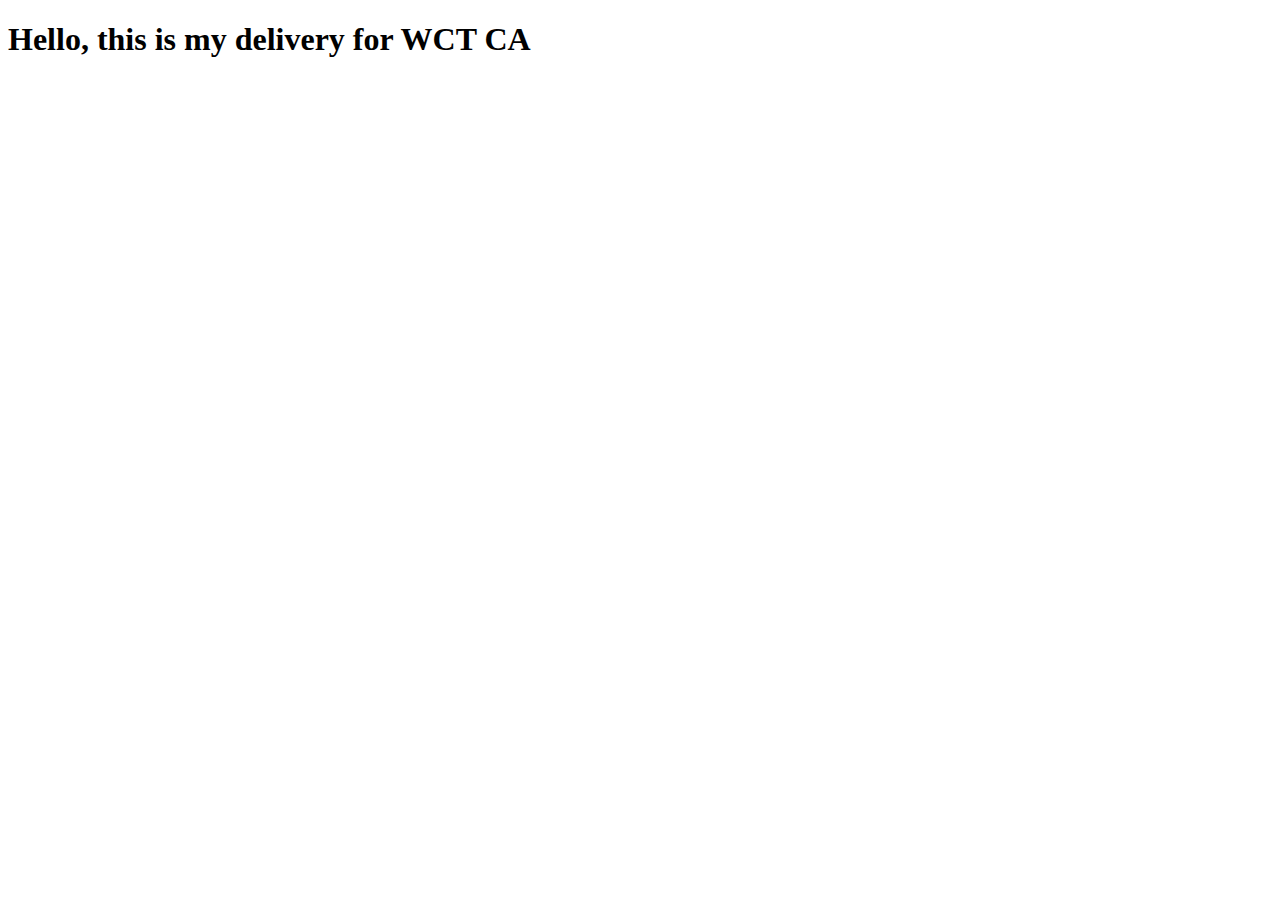
==== index.html @ fe47e91a "deleted .github file" ====
<!DOCTYPE html>
<html lang="en">

<head>
    <meta charset="UTF-8">
    <meta http-equiv="X-UA-Compatible" content="IE=edge">
    <meta name="viewport" content="width=device-width, initial-scale=1.0">
    <title>WCT Assignment - August Wahlberg </title>
</head>

<body>
    <h1>Hello, this is my delivery for WCT CA</h1>
</body>

</html>
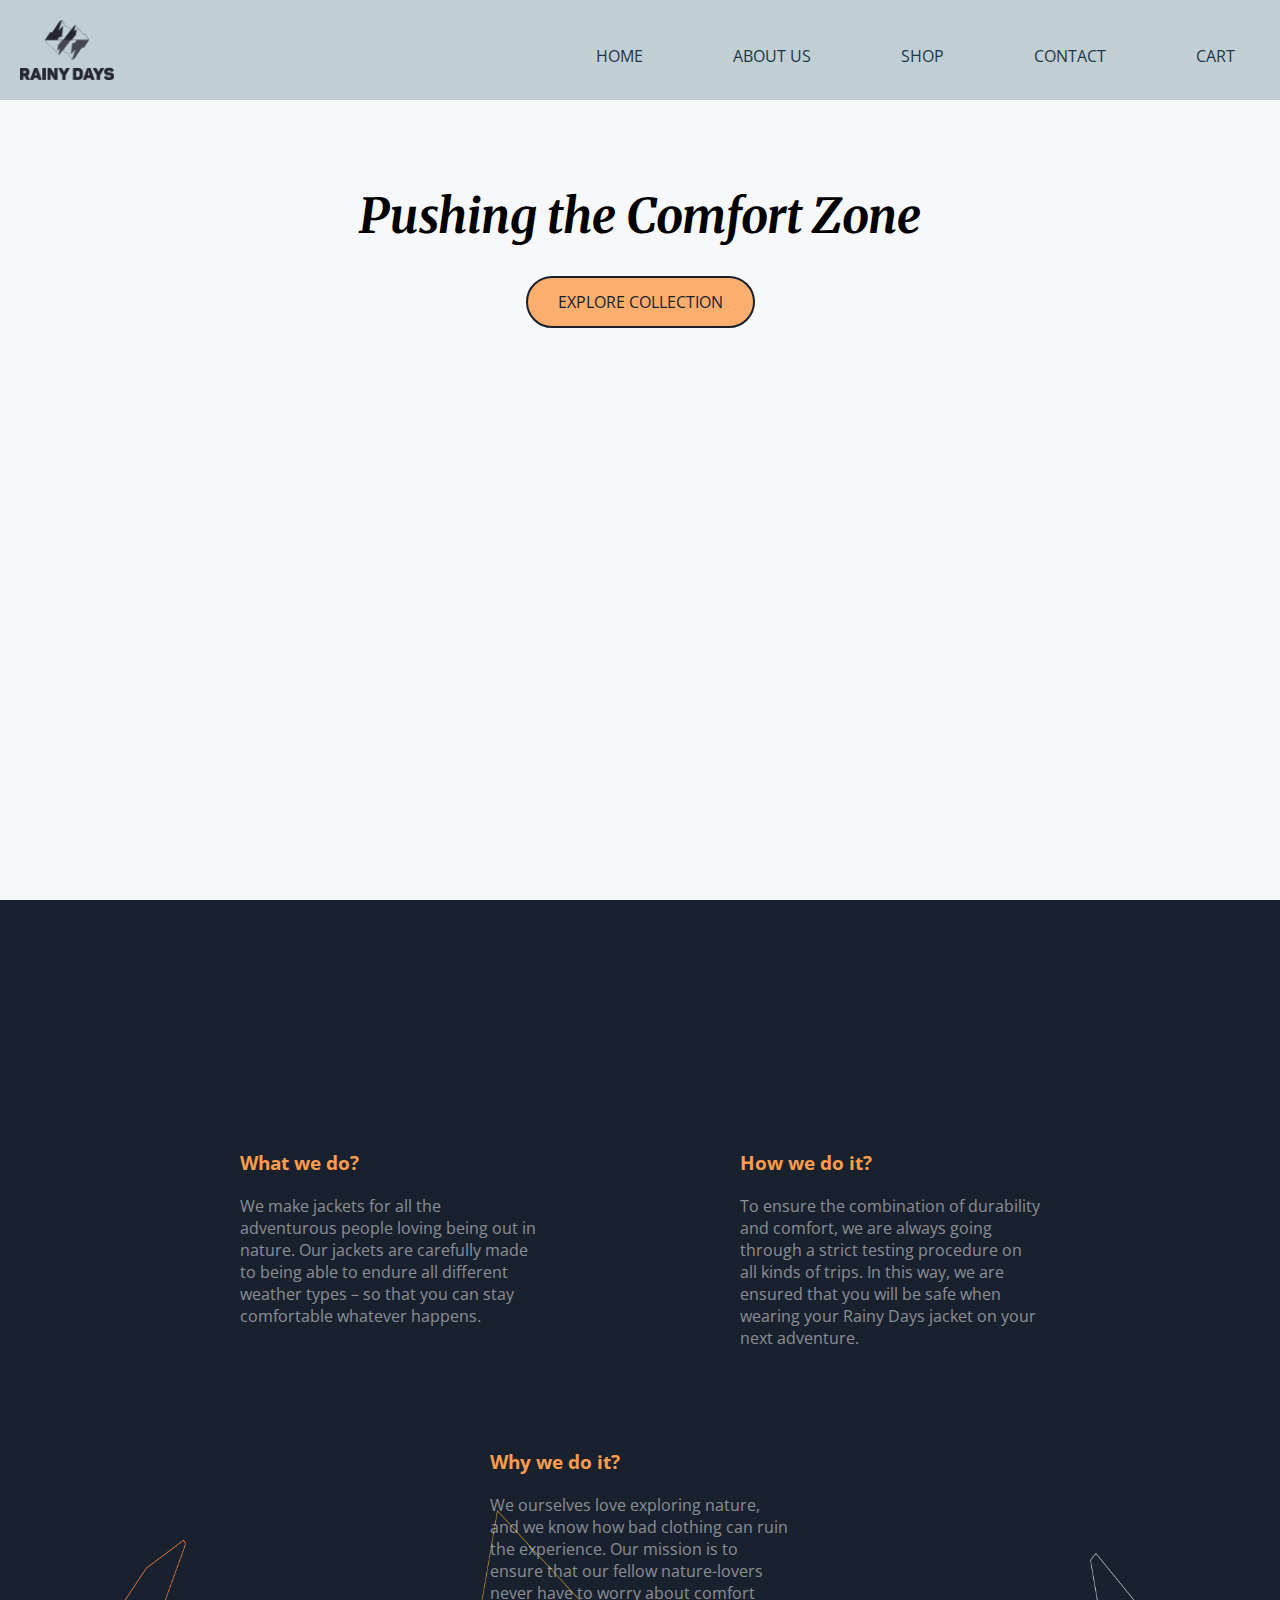
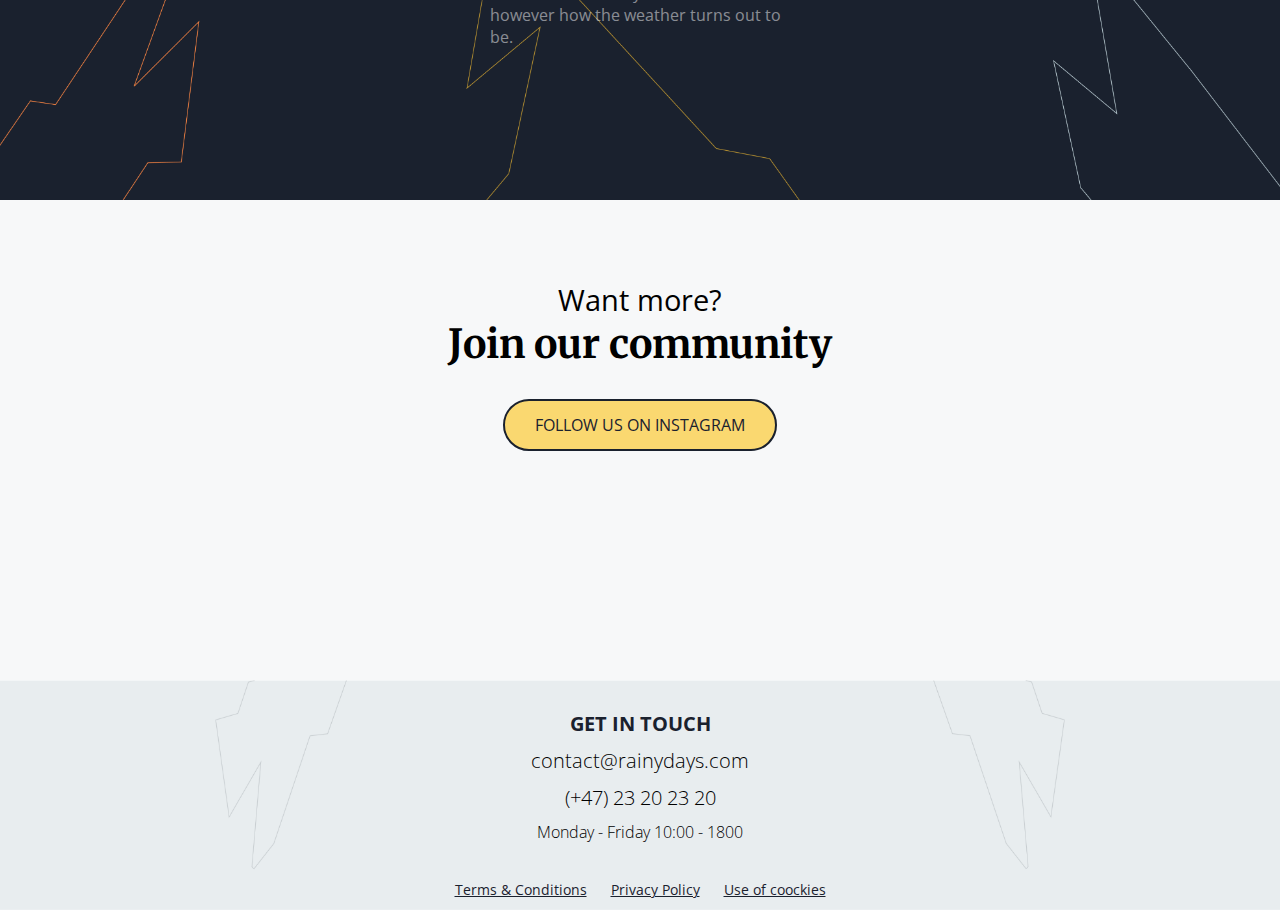
==== commit 738c60d7: "Add files via upload" ====
--- a/index.html
+++ b/index.html
@@ -1,15 +1,103 @@
-<!DOCTYPE html>
-<html lang="en">
-
-<head>
-    <meta charset="UTF-8">
-    <meta http-equiv="X-UA-Compatible" content="IE=edge">
-    <meta name="viewport" content="width=device-width, initial-scale=1.0">
-    <title>WCT Assignment - August Wahlberg </title>
-</head>
-
-<body>
-    <h1>Hello, this is my delivery for WCT CA</h1>
-</body>
-
+<!DOCTYPE html>
+<html lang="en">
+<head>
+    <meta charset="UTF-8">
+    <meta http-equiv="X-UA-Compatible" content="IE=edge">
+    <meta name="viewport" content="width=device-width, initial-scale=1.0">
+    <title>Rainy Days</title>
+    <link rel="stylesheet" href="style.css">
+    <link rel="stylesheet" href="style-meny.css">
+    <link href="https://fonts.googleapis.com/css2?family=Open+Sans&display=swap" rel="stylesheet">
+    <link href="https://fonts.googleapis.com/css2?family=Merriweather&display=swap" rel="stylesheet">
+</head>
+
+<body>
+    <header>
+        <!-- The beginning of the menu -->
+        <div class="header"> <img src="./images/logo-rainy-days-navy.png" alt="">
+            <!-- input checkbox is the button that shows and hides the menu in mobile view-->
+            <input type="checkbox" class="menu-btn" id="menu-btn">
+            <!-- the clickable menu botton -->
+            <label for="menu-btn" class="menu-icon">
+                <!-- The visible text -->
+                <span class="menu-text"></span>
+                <!-- The visible hamburger menu -->
+                <span class="nav-icon"></span>
+            </label>
+            <ul class="menu">
+                <li><a href="#Home">Home</a></li>
+                <li><a href="#About-us">About us</a></li>
+                <li><a href="shop.html">Shop</a></li>
+                <li><a href="#Contact">Contact</a></li>
+                <li><a href="cart.html">Cart</a></li>
+        </div>
+        </ul>
+    </header>
+    <!-- The end of the menu -->
+    <main>
+        <section id="Home" class="main1">
+            <h1>Pushing the Comfort Zone</h1>
+            <div class="wrap">
+                <div class="item">
+                    <a href="shop.html"> <button class="btn1">Explore Collection </button> </a>
+                </div>
+            </div>
+        </section>
+
+        <section>
+            <div id="About-us" class="main2">
+                <div class="wrap2">
+                    <div class="box">
+                        <h3>What we do?</h3>
+                        <p> We make jackets for all the adventurous people loving being out in nature.
+                            Our jackets are carefully made to being able to endure all different weather types
+                            – so that you can stay comfortable whatever happens.
+                        </p>
+                    </div>
+
+                    <div class="box">
+                        <h3>How we do it?</h3>
+                        <p> To ensure the combination of durability and comfort, we are always going through a strict
+                            testing procedure on all kinds of trips. In this way, we are ensured that you will be safe when wearing your Rainy Days jacket on
+                            your next adventure.
+                        </p>
+                    </div>
+                    <div class="box">
+                        <h3>Why we do it?</h3>
+                        <p> We ourselves love exploring nature, and we know how bad clothing can ruin the experience.
+                            Our mission is to ensure that our fellow nature-lovers never have to worry about comfort
+                            however how the weather turns out to be.
+                        </p>
+                    </div>
+                </div>
+            </div>
+        </section>
+      
+        <section>
+            <div class="main3">
+                <div class="item">
+                    <p>Want more?</p>
+                    <h2>Join our community</h2>
+                    <button class="btn2">Follow us on Instagram</button>
+                </div>
+            </div>
+        </section>
+    </main>
+
+        <footer>
+          <div class="wrapfooter">
+            <div id="Contact" class="footer">
+                <h3>Get in Touch</h3>
+                <h4>contact@rainydays.com</h4>
+                <h4>(+47) 23 20 23 20</h4>
+                <h5>Monday - Friday 10:00 - 1800</h5>
+                <div class="footerbottom">
+                    <a href="http://">Terms & Conditions</a>
+                    <a href="http://">Privacy Policy</a>
+                    <a href="http://">Use of coockies</a>
+                </div>
+            </div>
+          </div>
+        </footer>
+</body>
 </html>--- a/style.css
+++ b/style.css
@@ -0,0 +1,1222 @@
+* {
+  margin: 0;
+  scroll-behavior: smooth;
+  padding: 0;
+  box-sizing: border-box;
+  font-family: "Open Sans", sans-serif;
+}
+
+body {
+  display: flex;
+  flex-direction: column;
+  height: 100vh;
+}
+main {
+  flex-grow: 1;
+  background-color: #f7f8f9;
+}
+
+header {
+  height: auto;
+}
+
+h1 {
+  text-align: center;
+  padding-top: 2em;
+  font-family: "Merriweather", serif;
+  font-style: italic;
+  font-weight: bolder;
+  font-size: 3em;
+  position: relative;
+}
+
+.main1,
+.main2,
+.main3 {
+  background-repeat: no-repeat;
+}
+
+.main1,
+.main2 {
+  min-height: 100vh;
+}
+
+.main1,
+.main3 {
+  text-align: center;
+  background-size: cover;
+  background-position: center;
+}
+
+.main1 {
+  position: relative;
+  padding-top: 10vh;
+  top: 0px;
+  right: 0px;
+  bottom: 0px;
+  left: 0px;
+  background-image: url("./images/background-photo-adventurous-man.jpg");
+  text-align: center;
+  background-size: cover;
+  background-position: center;
+}
+
+.main2 {
+  background-image: url("./images/aboutus_decoration.png");
+  background-color: #1a212e;
+  /* gjør siden mobilvennlig*/
+  background-size: 100% auto;
+  background-position: bottom;
+}
+
+.wrap2 {
+  padding-top: 200px;
+  display: flex;
+  justify-content: center;
+  flex-wrap: wrap;
+}
+
+.main2 h3 {
+  color: #fa9c4b;
+  padding-bottom: 20px;
+}
+
+.main3 {
+  position: relative;
+  top: 0px;
+  right: 0px;
+  bottom: 0px;
+  left: 0px;
+  background-image: url("./images/landscape-photo.jpg");
+  background-position: top;
+  text-align: center;
+  background-size: cover;
+  min-height: 30rem;
+}
+
+.main3 p {
+  position: relative;
+  font-size: 1.8em;
+}
+.main3 h2 {
+  position: relative;
+  font-family: "Merriweather", serif;
+  font-weight: bold;
+  font-size: 2.5em;
+}
+
+.wrap {
+  display: flex;
+  justify-content: center;
+  align-items: center;
+}
+
+.btn1,
+.btn2 {
+  display: block;
+  border: solid 2px #1a212e;
+  font-size: 16px;
+  line-height: 1;
+  padding: 16px 30px;
+  border-radius: 30px;
+  color: #1a212e;
+  text-transform: uppercase;
+  cursor: pointer;
+  transition: all 0.3s linear;
+  position: relative;
+}
+
+.btn1 {
+  background-color: rgba(250, 156, 75, 0.8);
+  margin-top: 50px;
+}
+
+.btn1:hover,
+.btn1:focus {
+  background-color: rgba(250, 156, 75, 1);
+}
+
+.btn2 {
+  background-color: rgba(250, 208, 77, 0.8);
+  margin-top: 30px;
+}
+
+.btn2:hover,
+.btn2:focus {
+  background-color: rgba(250, 208, 77, 1);
+}
+
+.box {
+  align-items: center;
+  width: 400px;
+  float: left;
+  padding: 50px 50px 50px 50px;
+  color: rgba(250, 250, 250, 0.5);
+  max-height: 320px;
+  margin-left: 50px;
+  margin-right: 50px;
+}
+
+.main3 p {
+  padding-top: 80px;
+}
+
+.item {
+  justify-content: center;
+  text-align: center;
+}
+.item a {
+  text-decoration: none;
+}
+
+.btn2 {
+  display: inline-flex;
+}
+
+/* Make homepage responsive*/
+
+@media (max-width: 1000px) and (min-width: 1px) {
+  .wrap2 {
+    padding-bottom: 200px;
+    padding-top: 100px;
+  }
+}
+
+@media (max-width: 800px) and (min-width: 600px) {
+  h1 {
+    font-size: 2.5em;
+  }
+
+  .main3 p {
+    font-size: 1.6em;
+  }
+
+  .main3 h2 {
+    font-size: 2.2em;
+  }
+
+  .btn1,
+  .btn2 {
+    font-size: 14px;
+    padding: 14px 26px;
+  }
+}
+
+@media (max-width: 600px) and (min-width: 400px) {
+  h1 {
+    font-size: 2em;
+    padding-left: 40px;
+    padding-right: 40px;
+    line-height: 1.5;
+  }
+
+  .main3 p {
+    font-size: 1.3em;
+  }
+
+  .main3 h2 {
+    font-size: 1.8em;
+  }
+
+  .btn1,
+  .btn2 {
+    font-size: 14px;
+    padding: 12px 22px;
+  }
+}
+
+@media (max-width: 400px) and (min-width: 100px) {
+  footer {
+    height: 220px;
+  }
+
+  .main3 p {
+    font-size: 1.1em;
+  }
+
+  .main3 h2 {
+    font-size: 1.5em;
+  }
+
+  .footer h3 {
+    font-size: 18px;
+  }
+
+  #Contact h4 {
+    font-size: 15px;
+  }
+
+  #Contact h5 {
+    font-size: 13px;
+  }
+
+  .box p {
+    font-size: 14px;
+  }
+
+  .box h3 {
+    font-size: 15px;
+  }
+
+  .box {
+    padding: 50px 20px 50px 20px;
+  }
+
+  .btn1,
+  .btn2 {
+    font-size: 14px;
+    padding: 12px 22px;
+  }
+
+  h1 {
+    font-size: 1.7em;
+  }
+}
+
+/* Styling SHOP*/
+
+.background {
+  background-color: #f7f8f9;
+  margin-bottom: 7rem;
+}
+
+.background2 {
+  background-color: #f7f8f9;
+  margin-bottom: 7rem;
+}
+
+.jacket-1 {
+  padding-top: 200px;
+}
+
+.jacket-1,
+.jacket-2,
+.jacket-3 {
+  display: flex;
+  justify-content: center;
+  flex-wrap: wrap;
+}
+
+.jacket-info {
+  justify-content: center;
+  margin: 40px;
+}
+
+.jacket-image {
+  width: auto;
+  height: 394px;
+  text-align: center;
+  margin: 40px;
+}
+
+.jacket-1 img,
+.jacket-2 img,
+.jacket-3 img {
+  width: 500px;
+}
+
+/* Size-dropdown*/
+
+#Sizes {
+  display: block;
+  background-color: white;
+  width: 150px;
+  padding: 5px;
+  border-radius: 2px;
+  color: #1a212e;
+}
+
+.jacket-info ul {
+  padding-top: 5px;
+  padding-bottom: 10px;
+  line-height: 2;
+}
+
+.jacket-info h3 {
+  font-family: "Merriweather", serif;
+  font-weight: bolder;
+  font-size: 22px;
+}
+
+/* Add-to-cart button */
+
+.btnbuy {
+  border: solid 2px #1a212e;
+  background-color: rgba(26, 33, 46, 0.8);
+  font-size: 16px;
+  padding: 10px 20px;
+  border-radius: 30px;
+  color: #c1ced3;
+  text-transform: uppercase;
+  cursor: pointer;
+  transition: all 0.3s linear;
+  position: relative;
+  margin-top: 20px;
+}
+
+.btnbuy:hover {
+  background-color: rgba(26, 33, 46, 1);
+}
+
+.btnbuy:active {
+  background-color: orange;
+  transition: all 0.01s linear;
+}
+
+/* Buttons jackets */
+
+.btnblue,
+.btnyellow,
+.btnorange,
+.btnnavy,
+.btngreen {
+  height: 20px;
+  width: 20px;
+  border-radius: 100%;
+  border: none;
+  margin: 5px;
+}
+
+.btnblue {
+  background-color: rgba(57, 74, 113, 0.6);
+  border: solid 1px rgba(57, 74, 113, 0);
+}
+
+.btnyellow {
+  background-color: rgba(238, 223, 0, 0.6);
+  border: solid 1px rgba(238, 223, 0, 0);
+}
+
+.btnorange {
+  background-color: rgba(161, 66, 24, 0.6);
+  border: solid 1px rgba(161, 66, 24, 0);
+}
+
+.btnnavy {
+  background-color: rgba(10, 32, 66, 0.6);
+  border: solid 1px rgba(10, 32, 66, 0);
+}
+
+.btngreen {
+  background-color: #d9e0cd;
+  border: solid 1px #1a212e;
+}
+
+.btnyellow:hover,
+.btnyellow:focus {
+  background-color: rgba(238, 223, 0, 1);
+  border: solid 1px #000;
+}
+
+.btnblue:hover,
+.btnblue:focus {
+  background-color: rgba(57, 74, 113, 1);
+  border: solid 1px #000;
+}
+
+.btnorange:hover,
+.btnorange:focus {
+  background-color: rgba(161, 66, 24, 0.8);
+  border: solid 1px #1a212e;
+}
+
+.btnnavy:hover,
+.btnnavy:focus {
+  background-color: rgba(10, 32, 66, 1);
+  border: solid 1px #000;
+}
+
+.btns {
+  padding: 5px;
+}
+
+/* Extra information underneath Add-to-cart button */
+
+.extrainfo {
+  padding-top: 20px;
+}
+
+.extrainfo a {
+  display: block;
+  padding: 6px;
+  color: #707070;
+  font-size: 12px;
+  font-weight: 100;
+}
+
+.myDIV {
+  display: block;
+  padding: 6px;
+  color: #707070;
+  font-size: 12px;
+  font-weight: 100;
+  cursor: pointer;
+}
+
+.hide {
+  display: none;
+  max-width: 200px;
+}
+
+.myDIV:hover + .hide {
+  display: block;
+  padding: 6px;
+  color: #1a212e;
+  font-size: 12px;
+  font-weight: 100;
+}
+
+.myDIV:hover {
+  color: #1a212e;
+  font-weight: 700;
+  padding: 2px;
+}
+
+/* Size-chart Popup */
+
+.center {
+  margin-top: 10px;
+}
+
+.center a {
+  padding: 5px 5px;
+  color: #111;
+  font-size: 11px;
+  font-weight: 600;
+  border-radius: 5px;
+  font-weight: 500;
+  text-transform: uppercase;
+}
+
+#popup,
+#popup2,
+#popup3 {
+  top: 0px;
+  left: 0px;
+  width: 100vw;
+  height: 100vh;
+  background: rgba(0, 0, 0, 0.75);
+  display: none;
+  z-index: 3;
+  overflow-x: auto;
+  position: fixed;
+}
+
+#popup .popup-content,
+#popup2 .popup-content,
+#popup3 .popup-content {
+  position: absolute;
+  top: 50%;
+  left: 50%;
+  transform: translate(-50%, -50%);
+  width: 600px;
+  padding: 10px 20px;
+  background: #eee;
+  border-radius: 5px 5px 0 0;
+}
+
+#popup a.close-popup,
+#popup2 a.close-popup,
+#popup3 a.close-popup {
+  position: absolute;
+  top: 10px;
+  right: 20px;
+  font-size: 20px;
+  font-weight: 600;
+  text-decoration: none;
+  color: #1a212e;
+}
+
+#popup:target,
+#popup2:target,
+#popup3:target {
+  display: block;
+}
+
+.content-table {
+  margin: 25px 0;
+  font-size: 0.9em;
+  min-width: 400px;
+  border-radius: 5px 5px 0 0;
+  overflow: hidden;
+  box-shadow: 0 0 20px rgba(0, 0, 0, 0.15);
+}
+
+.content-table thead tr {
+  background-color: #1a212e;
+  color: #ffffff;
+  text-align: left;
+  font-weight: bold;
+}
+
+.content-table th,
+.content-table td {
+  padding: 12px 15px;
+}
+
+.content-table tbody tr {
+  border-bottom: 1px solid #dddddd;
+}
+
+.content-table tbody tr:nth-of-type(even) {
+  background-color: #f3f3f3;
+}
+
+.content-table tbody tr:last-of-type {
+  border-bottom: 2px solid #1a212e;
+}
+
+.tablefooter {
+  font-size: 14px;
+  justify-content: center;
+  text-align: center;
+  padding-top: 10px;
+}
+
+/* Making the Shop site responsive */
+
+@media (max-width: 880px) {
+  .hide {
+    max-width: 140px;
+  }
+
+  .jacket-info {
+    margin: 60px;
+  }
+
+  .jacket-image {
+    margin: 60px;
+  }
+}
+
+@media (max-width: 600px) and (min-width: 530px) {
+  .jacket-image {
+    height: 370px;
+    margin: 0px;
+  }
+
+  .jacket-1 img,
+  .jacket-2 img,
+  .jacket-3 img {
+    width: 430px;
+  }
+
+  .jacket-info + li {
+    line-height: 1.8;
+    font-size: 15px;
+  }
+
+  .jacket-info h3 {
+    font-size: 20px;
+  }
+
+  .center a {
+    font-size: 10px;
+  }
+}
+
+@media (max-width: 550px) and (min-width: 350px) {
+  .jacket-image {
+    height: 300px;
+    margin: 0px;
+  }
+
+  .jacket-1 img,
+  .jacket-2 img,
+  .jacket-3 img {
+    width: 330px;
+  }
+
+  .jacket-info + ul {
+    line-height: 1.8;
+    font-size: 14px;
+  }
+
+  .jacket-info h3 {
+    font-size: 18px;
+  }
+
+  .center a {
+    font-size: 10px;
+  }
+
+  .myDIV:hover + .hide {
+    font-size: 10px;
+  }
+
+  .myDIV {
+    font-size: 10px;
+  }
+}
+
+@media (max-width: 350px) and (min-width: 1px) {
+  .jacket-image {
+    height: auto;
+    margin: 0px;
+  }
+
+  .jacket-1 img,
+  .jacket-2 img,
+  .jacket-3 img {
+    width: 90vw;
+  }
+
+  .jacket-info + ul {
+    line-height: 1.8;
+    font-size: 14px;
+  }
+
+  .jacket-info h3 {
+    font-size: 18px;
+  }
+
+  .center a {
+    font-size: 10px;
+  }
+
+  .myDIV:hover + .hide {
+    font-size: 10px;
+  }
+  .myDIV {
+    font-size: 10px;
+  }
+}
+
+@media (max-width: 750px) and (min-width: 150px) {
+  #popup .popup-content,
+  #popup2 .popup-content,
+  #popup3 .popup-content {
+    width: 80%;
+  }
+
+  .popup-content {
+    width: 80%;
+    overflow-x: auto;
+  }
+
+  #popup a.close-popup,
+  #popup2 a.close-popup,
+  #popup3 a.close-popup {
+    top: 2px;
+    right: 8px;
+  }
+
+  .tablefooter {
+    padding-left: 10px;
+    padding-right: 10px;
+  }
+}
+
+/* Styling footer */
+
+.wrapfooter {
+  position: relative;
+  width: 100%;
+  text-align: center;
+  padding-bottom: 10px;
+}
+
+footer {
+  background-image: url("./images/footer-background.png");
+  background-size: 100% auto;
+  background-position: top;
+  background-repeat: no-repeat;
+  background-size: cover;
+  height: 240px;
+  position: relative;
+  bottom: 0;
+  width: 100%;
+  clear: both;
+}
+
+.footer h3,
+h4,
+h5 {
+  padding: 5px;
+  font-family: "Open Sans", sans-serif;
+}
+
+.footer h3 {
+  font-size: 20px;
+  text-transform: uppercase;
+  color: #1a212e;
+  padding-top: 30px;
+}
+
+.footer h4 {
+  font-size: 20px;
+  font-weight: lighter;
+}
+
+.footer h5 {
+  font-size: 16px;
+  font-weight: lighter;
+}
+
+.footerbottom {
+  padding-top: 30px;
+}
+
+.footerbottom a {
+  color: #1a212e;
+  padding-left: 10px;
+  padding-right: 10px;
+  font-size: 14px;
+}
+
+/* Styling CART */
+
+input[type="text"] {
+  width: 300px;
+  padding: 12px;
+  border: none;
+  background-color: #00000000;
+  border-bottom: 1px solid #ccc;
+  border-radius: 0px;
+  box-sizing: border-box;
+}
+
+label {
+  display: block;
+  justify-content: center;
+}
+
+.wrap-cart {
+  justify-content: center;
+  display: flex;
+  justify-content: center;
+  flex-wrap: wrap;
+}
+
+.wrap-cart h3 {
+  padding-bottom: 30px;
+}
+
+.shipping-address,
+.payment-information {
+  width: 30%;
+  display: inline;
+  width: auto;
+  margin: 30px;
+  border: 1px solid #ccc;
+  padding: 20px;
+  border-radius: 10px;
+}
+
+.payment-information a {
+  text-decoration: none;
+}
+
+.container-cart-typein {
+  display: -ms-flexbox;
+  display: flex;
+  -ms-flex-wrap: wrap;
+  flex-wrap: wrap;
+  margin: 0 16px;
+  justify-content: center;
+  padding-top: 30px;
+  padding-bottom: 100px;
+}
+
+.country {
+  width: 100px;
+}
+
+.btnpay {
+  display: block;
+  border: solid 2px #1a212e;
+  background-color: rgba(26, 33, 46, 0.8);
+  font-size: 16px;
+  padding: 10px 20px;
+  border-radius: 30px;
+  color: #c1ced3;
+  text-transform: uppercase;
+  cursor: pointer;
+  transition: all 0.3s linear;
+  position: relative;
+  margin-top: 20px;
+  width: 300px;
+  height: 50px;
+}
+
+.btnpay:hover {
+  background-color: rgba(26, 33, 46, 1);
+}
+
+.btnpay:active {
+  background-color: orange;
+  transition: all 0.01s linear;
+}
+
+.icon-container {
+  padding-bottom: 20px;
+}
+
+/* Styling CART-Summary left */
+
+.container-cart-summary {
+  display: -ms-flexbox;
+  display: flex;
+  -ms-flex-wrap: wrap;
+  flex-wrap: wrap;
+  margin: 0 16px;
+  justify-content: center;
+  text-align: center;
+}
+
+.container-cart-summary img {
+  max-width: 300px;
+}
+
+.line {
+  display: flex;
+  justify-content: space-between;
+}
+
+.line p {
+  padding: 5px;
+}
+
+.line h5 {
+  padding: 5px;
+  font-size: 16px;
+}
+
+.additional-information {
+  text-align: left;
+  font-size: 12px;
+  margin-top: 15px;
+}
+.striped-border {
+  border: 1px solid #000;
+  margin-top: 3px;
+}
+
+.product-summary {
+  margin-top: 30px;
+  padding: 20px;
+}
+
+.price-summary {
+  text-align: left;
+  margin: 30px;
+  padding: 20px;
+  padding-top: 50px;
+}
+
+.price-summary img {
+  background-color: rgba(193, 206, 211, 0.45);
+  border-radius: 10px;
+  margin-top: 10px;
+}
+
+.edit {
+  display: flex;
+  justify-content: space-between;
+  padding: 10px;
+  margin-top: 10px;
+}
+
+.edit #Sizes {
+  display: block;
+  background-color: white;
+  width: 80px;
+  border-radius: 2px;
+  color: #1a212e;
+}
+.edit #color-select {
+  display: block;
+  background-color: white;
+  width: 80px;
+  border-radius: 2px;
+  color: #1a212e;
+}
+
+.btn-edit-wrap {
+  border-radius: 2px;
+  display: flex;
+  justify-content: center;
+  border: solid 1px #767676;
+  width: 80px;
+  background-color: white;
+  margin-left: 10px;
+}
+
+.btnedit-minus,
+.btnedit-plus {
+  display: inline-block;
+  font-size: 16px;
+  cursor: pointer;
+  border: none;
+  background-color: white;
+  font-size: 19px;
+  justify-content: center;
+  text-align: center;
+  width: 100%;
+}
+
+.btnedit-qnt {
+  display: inline-block;
+  font-size: 12px;
+  border: none;
+  padding: 5px;
+  width: 100%;
+  background-color: white;
+  border: solid 1px #767676;
+  margin: -1px 0px -1px 0px;
+}
+
+.back-to-shop {
+  position: top;
+  margin-top: 150px;
+  margin-left: 40px;
+}
+
+.back-to-shop a {
+  color: #1a212e;
+  padding-left: 5px;
+}
+
+.removebtn {
+  text-align: right;
+  cursor: pointer;
+}
+
+.product-summary h2 {
+  font-family: "Merriweather", serif;
+  font-weight: bolder;
+  font-size: 20px;
+  padding-bottom: 10px;
+}
+
+/* Styling Checkout Success site */
+
+.purchase-summary {
+  max-width: 350px;
+}
+.order-confirmation {
+  max-width: 400px;
+  padding: 0px;
+  color: #c1ced3;
+}
+
+.checkout-success-summary {
+  display: -ms-flexbox;
+  display: flex;
+  -ms-flex-wrap: wrap;
+  flex-wrap: wrap;
+  margin: 0 16px;
+  justify-content: center;
+  text-align: center;
+  padding-top: 200px;
+}
+
+.purchase-summary .price-summary {
+  border: solid 1px #c1ced3;
+  border-radius: 5px;
+  color: #c1ced3;
+}
+
+.price-summary img {
+  width: 200px;
+  padding: 20px;
+}
+.delivery-adress {
+  margin: 30px;
+}
+
+.price-summary .striped-border {
+  border: 1px solid #c1ced3;
+}
+
+.order-confirmation img {
+  width: 350px;
+}
+
+.order-confirmation h2 {
+  font-size: 21px;
+  padding-bottom: 10px;
+  font-weight: bold;
+}
+
+.item .btn1 {
+  width: 100%;
+  display: block;
+  border: solid 2px #1a212e;
+  font-size: 16px;
+  line-height: 1;
+  padding: 16px 30px;
+  border-radius: 30px;
+  color: #1a212e;
+  text-transform: uppercase;
+  cursor: pointer;
+  transition: all 0.3s linear;
+  position: relative;
+  background-color: rgba(250, 156, 75, 0.8);
+  margin-top: 30px;
+}
+
+.item .btn1:hover,
+.item .btn1:focus {
+  background-color: rgba(250, 156, 75, 1);
+}
+
+.image-checkout-succsess img {
+  width: 750px;
+}
+.image-checkout-succsess {
+  background-image: url("/images/mountains-view-from-sea.jpg");
+  background-size: cover;
+  width: 700px;
+  display: table;
+  margin: 0 auto;
+  justify-content: center;
+  height: 600px;
+  position: relative;
+  display: flex;
+  justify-content: center;
+  margin-bottom: 100px;
+}
+
+.comp-info {
+  padding: 20px;
+  width: 260px;
+  height: auto;
+  background-color: rgba(26, 33, 46, 0.8);
+  border-radius: 10px;
+  position: absolute;
+  top: 50%;
+  transform: translate(0, -50%);
+  color: #c1ced3;
+}
+
+.comp-info ul {
+  padding-left: 20px;
+  padding-bottom: 20px;
+  text-align: left;
+}
+
+.comp-info h2 {
+  padding-left: 20px;
+  padding-bottom: 8px;
+  text-align: left;
+  color: #fad04d;
+  font-weight: bold;
+}
+
+.comp-info .btn2 {
+  display: block;
+  border: solid 2px #1a212e;
+  font-size: 14px;
+  line-height: 1;
+  padding: 10px 15px;
+  margin: auto;
+}
+
+.background-cart-site {
+  background-color: #1a212e;
+}
+
+.comp {
+  display: -ms-flexbox;
+  display: flex;
+  -ms-flex-wrap: wrap;
+  flex-wrap: wrap;
+  justify-content: center;
+  text-align: center;
+}
+
+.comp span {
+  font-weight: bolder;
+  color: #fad04d;
+}
+
+/* Responsive CART */
+
+@media (max-width: 400px) and (min-width: 100px) {
+  input[type="text"] {
+    width: 200px;
+    padding: 6px;
+    border: none;
+    background-color: #00000000;
+    border-bottom: 1px solid #ccc;
+    border-radius: 0px;
+    box-sizing: border-box;
+  }
+
+  .btnpay {
+    display: block;
+    border: solid 2px #1a212e;
+    background-color: rgba(26, 33, 46, 0.8);
+    font-size: 16px;
+    border-radius: 30px;
+    color: #c1ced3;
+    text-transform: uppercase;
+    cursor: pointer;
+    transition: all 0.3s linear;
+    position: relative;
+    margin-top: 20px;
+    width: 200px;
+    height: 50px;
+  }
+
+  .product-summary img {
+    width: 200px;
+  }
+
+  .edit #Sizes,
+  .edit #color-select {
+    width: 60px;
+    font-size: 10px;
+    margin: 5px;
+  }
+  .edit #color-select {
+    margin-left: 10px;
+  }
+
+  .btn-edit-wrap {
+    font-size: 0px;
+    height: auto;
+    height: 28px;
+    margin-top: 5px;
+  }
+
+  /* Responsive footer */
+
+  .footerbottom a {
+    display: block;
+    padding: 4px;
+    font-size: 12px;
+  }
+
+  .wrapfooter {
+    background-color: #e8edef;
+    z-index: 1;
+  }
+
+  /* Responsive Checkout-Success */
+
+  .image-checkout-succsess {
+    margin: 0 auto;
+  }
+  .footer h3 {
+    font-size: 17px;
+  }
+
+  .item .btn1 {
+    padding: 12px;
+    font-size: 14px;
+  }
+}
+
+@media (max-width: 700px) {
+  .image-checkout-succsess {
+    margin-bottom: 0px;
+  }
+}
+
+@media (max-width: 733px) {
+  .checkout-success-summary {
+    padding-top: 100px;
+  }
+}
--- a/style-meny.css
+++ b/style-meny.css
@@ -0,0 +1,203 @@
+* {
+  font-family: "Merriweather", serif;
+  font-family: "Open Sans", sans-serif;
+}
+
+.header a {
+  color: black;
+  max-height: 100px;
+}
+
+.header {
+  background-color: #c1ced3;
+  position: fixed;
+  width: 100%;
+  z-index: 3;
+  text-transform: uppercase;
+  max-height: 100px;
+  display: flex;
+  justify-content: space-between;
+}
+
+.header ul {
+  padding: 0;
+  margin: 0;
+  list-style: none;
+  background-color: #c1ced3;
+  overflow: hidden;
+}
+
+.header img {
+  max-height: 100px;
+  padding: 20px;
+}
+
+.header li a {
+  display: block;
+  padding: 45px;
+  text-decoration: none;
+  text-align: right;
+}
+
+.header li a:hover,
+.header .menu-btn:hover,
+.header .logo:hover {
+  background-color: rgba(255, 255, 255, 0.5);
+}
+
+.header .logo {
+  text-decoration: none;
+  display: block;
+  padding: 10px 20px;
+  font-size: 2rem;
+  color: #1b3749;
+}
+
+.header .menu {
+  clear: both;
+  max-height: 0;
+  transition: max-height 0.5s ease-in-out;
+}
+
+.header .menu-btn:checked ~ .menu {
+  max-height: 100vh;
+}
+
+/* making a dash in the burger menu*/
+.header .menu-icon .nav-icon {
+  height: 2px;
+  width: 18px;
+  background-color: #1b3749;
+  display: block;
+  position: relative;
+}
+
+.header .menu-icon .nav-icon::before,
+.header .menu-icon .nav-icon::after {
+  background-color: #1b3749;
+  width: 100%;
+  height: 100%;
+  display: block;
+  content: "";
+  position: absolute;
+  transition: all 0.5s ease-out;
+}
+
+.menu-text {
+  color: #1b3749;
+}
+
+.header .menu-icon .nav-icon::before {
+  top: 5px;
+}
+
+.header .menu-icon .nav-icon::after {
+  top: -5px;
+}
+
+.header .menu-btn {
+  display: none;
+}
+
+.header .menu-icon {
+  padding: 28px 20px;
+  cursor: pointer;
+  position: relative;
+}
+
+.header .menu-text {
+  text-transform: uppercase;
+  position: absolute;
+  top: 10px;
+  right: 35px;
+  padding: 10px;
+}
+
+.menu li a {
+  color: #1b3749;
+}
+
+@media screen and (min-width: 880px) {
+  .header .menu-icon {
+    display: none;
+  }
+
+  .header .menu {
+    max-height: none;
+    clear: none;
+  }
+
+  .header li {
+    float: left;
+  }
+}
+
+/* making extra animation of hamburger icon */
+
+.header .menu-btn:checked ~ .menu-icon .nav-icon {
+  background: transparent;
+}
+
+.header .menu-btn:checked ~ .menu-icon .nav-icon::after {
+  transform: rotate(-45deg);
+  top: 0;
+}
+
+.header .menu-btn:checked ~ .menu-icon .nav-icon::before {
+  transform: rotate(45deg);
+  top: 0;
+}
+
+/* changing the menu in mobile view*/
+
+@media (max-width: 880px) {
+  ul.menu {
+    background: none;
+    padding-top: 17px;
+  }
+
+  .header {
+    max-width: 100px;
+    font-size: 12px;
+    max-height: 600px;
+    padding: 0px;
+    border-radius: 4px;
+    display: block;
+  }
+
+  .header a {
+    opacity: 1;
+  }
+
+  .header li a {
+    padding: 12px;
+    padding-right: 20px;
+  }
+
+  .header {
+    right: -0px;
+    top: -10px;
+    border-color: rgba(27, 55, 73, 0.5);
+    position: absolute;
+    position: fixed;
+    background-color: #fad04d;
+    background-color: #c1ced3;
+  }
+
+  .header .menu-icon {
+    padding: 28px 50px;
+    cursor: pointer;
+    position: relative;
+    margin: 1vh 0 1vh 10px;
+  }
+
+  .header img {
+    position: fixed;
+    left: 0px;
+    background-color: #c1ced3;
+    padding-right: 1000px;
+  }
+  .logo {
+    position: sticky;
+  }
+}
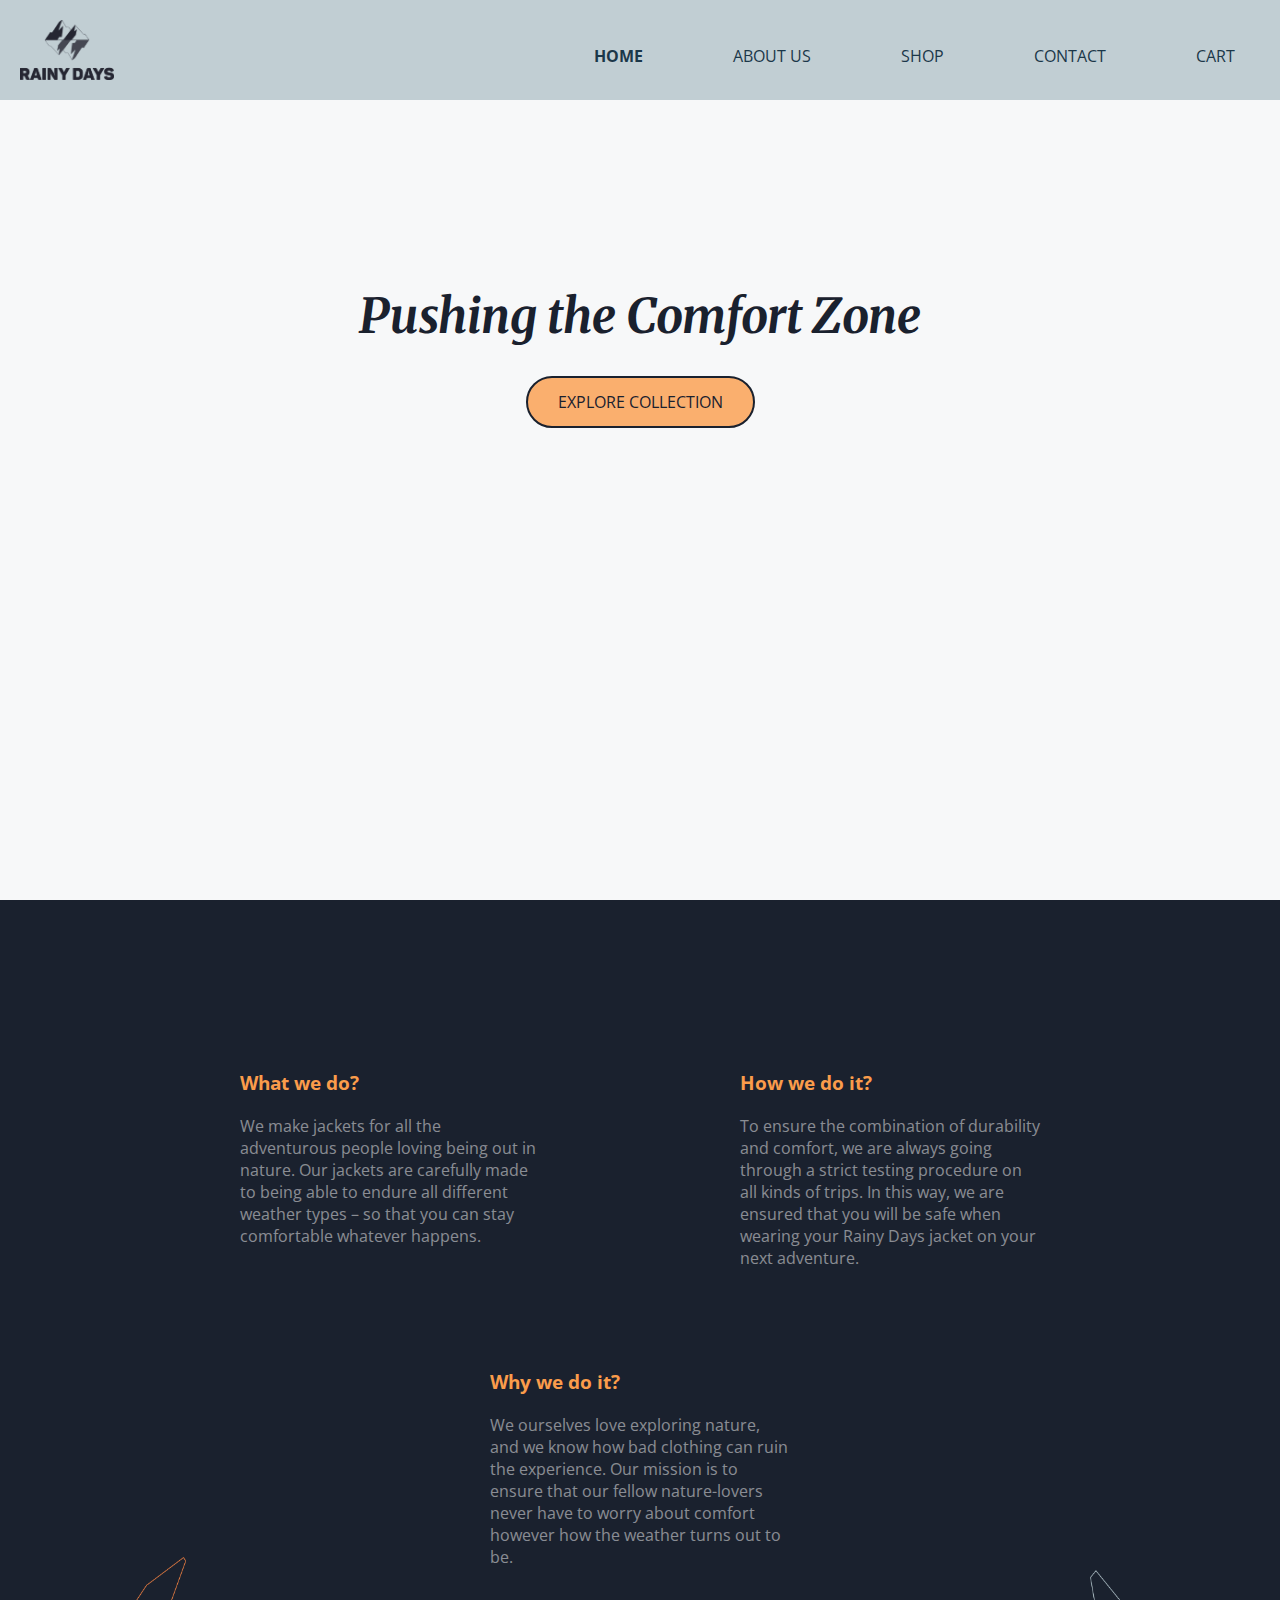
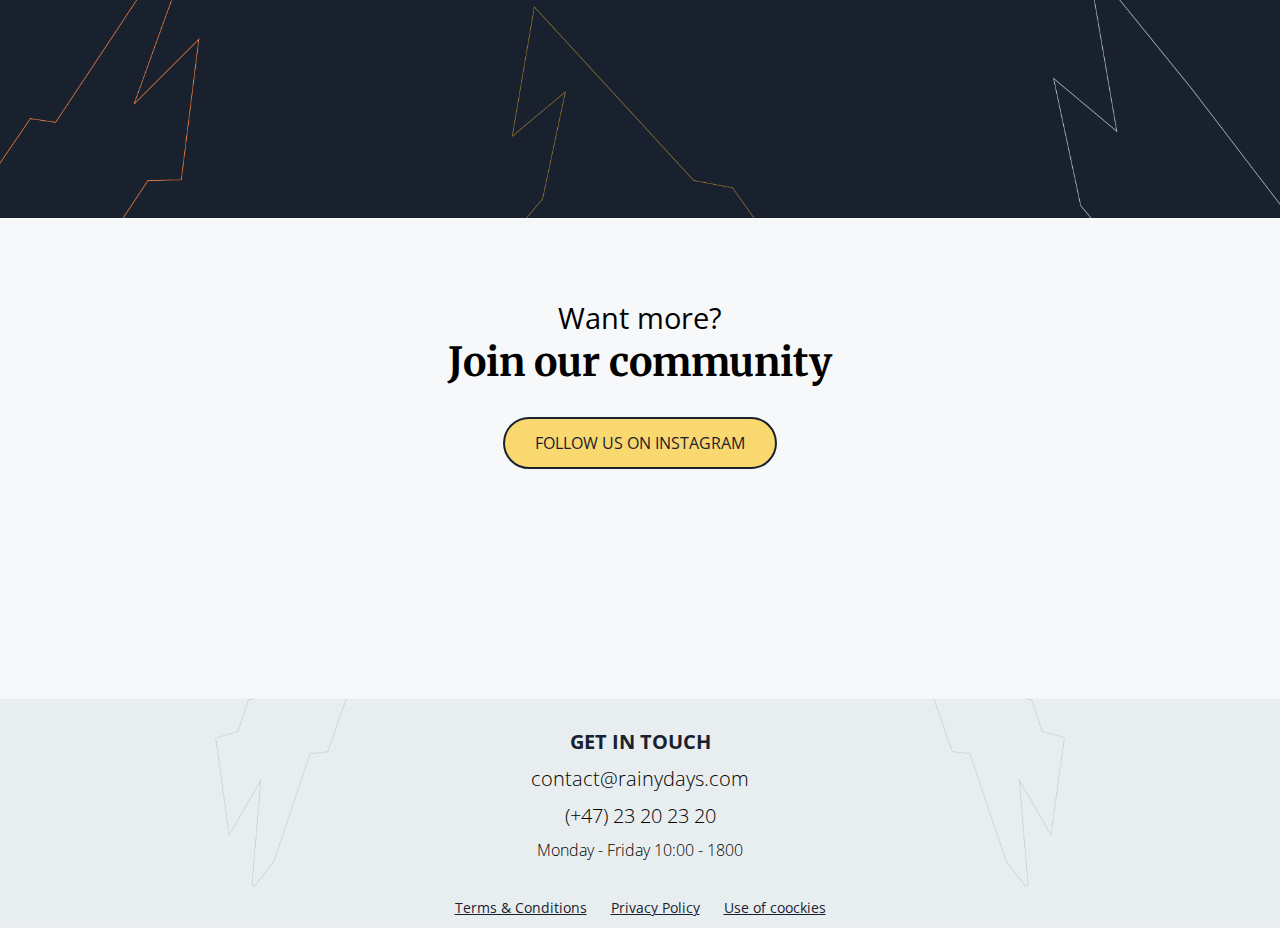
==== commit 41debeb3: "Add files via upload" ====
--- a/index.html
+++ b/index.html
@@ -1,103 +1,108 @@
-<!DOCTYPE html>
-<html lang="en">
-<head>
-    <meta charset="UTF-8">
-    <meta http-equiv="X-UA-Compatible" content="IE=edge">
-    <meta name="viewport" content="width=device-width, initial-scale=1.0">
-    <title>Rainy Days</title>
-    <link rel="stylesheet" href="style.css">
-    <link rel="stylesheet" href="style-meny.css">
-    <link href="https://fonts.googleapis.com/css2?family=Open+Sans&display=swap" rel="stylesheet">
-    <link href="https://fonts.googleapis.com/css2?family=Merriweather&display=swap" rel="stylesheet">
-</head>
-
-<body>
-    <header>
-        <!-- The beginning of the menu -->
-        <div class="header"> <img src="./images/logo-rainy-days-navy.png" alt="">
-            <!-- input checkbox is the button that shows and hides the menu in mobile view-->
-            <input type="checkbox" class="menu-btn" id="menu-btn">
-            <!-- the clickable menu botton -->
-            <label for="menu-btn" class="menu-icon">
-                <!-- The visible text -->
-                <span class="menu-text"></span>
-                <!-- The visible hamburger menu -->
-                <span class="nav-icon"></span>
-            </label>
-            <ul class="menu">
-                <li><a href="#Home">Home</a></li>
-                <li><a href="#About-us">About us</a></li>
-                <li><a href="shop.html">Shop</a></li>
-                <li><a href="#Contact">Contact</a></li>
-                <li><a href="cart.html">Cart</a></li>
-        </div>
-        </ul>
-    </header>
-    <!-- The end of the menu -->
-    <main>
-        <section id="Home" class="main1">
-            <h1>Pushing the Comfort Zone</h1>
-            <div class="wrap">
-                <div class="item">
-                    <a href="shop.html"> <button class="btn1">Explore Collection </button> </a>
-                </div>
-            </div>
-        </section>
-
-        <section>
-            <div id="About-us" class="main2">
-                <div class="wrap2">
-                    <div class="box">
-                        <h3>What we do?</h3>
-                        <p> We make jackets for all the adventurous people loving being out in nature.
-                            Our jackets are carefully made to being able to endure all different weather types
-                            – so that you can stay comfortable whatever happens.
-                        </p>
-                    </div>
-
-                    <div class="box">
-                        <h3>How we do it?</h3>
-                        <p> To ensure the combination of durability and comfort, we are always going through a strict
-                            testing procedure on all kinds of trips. In this way, we are ensured that you will be safe when wearing your Rainy Days jacket on
-                            your next adventure.
-                        </p>
-                    </div>
-                    <div class="box">
-                        <h3>Why we do it?</h3>
-                        <p> We ourselves love exploring nature, and we know how bad clothing can ruin the experience.
-                            Our mission is to ensure that our fellow nature-lovers never have to worry about comfort
-                            however how the weather turns out to be.
-                        </p>
-                    </div>
-                </div>
-            </div>
-        </section>
-      
-        <section>
-            <div class="main3">
-                <div class="item">
-                    <p>Want more?</p>
-                    <h2>Join our community</h2>
-                    <button class="btn2">Follow us on Instagram</button>
-                </div>
-            </div>
-        </section>
-    </main>
-
-        <footer>
-          <div class="wrapfooter">
-            <div id="Contact" class="footer">
-                <h3>Get in Touch</h3>
-                <h4>contact@rainydays.com</h4>
-                <h4>(+47) 23 20 23 20</h4>
-                <h5>Monday - Friday 10:00 - 1800</h5>
-                <div class="footerbottom">
-                    <a href="http://">Terms & Conditions</a>
-                    <a href="http://">Privacy Policy</a>
-                    <a href="http://">Use of coockies</a>
-                </div>
-            </div>
-          </div>
-        </footer>
-</body>
-</html>+<!DOCTYPE html>
+<html lang="en">
+<head>
+    <meta charset="UTF-8">
+    <meta http-equiv="X-UA-Compatible" content="IE=edge">
+    <meta name="viewport" content="width=device-width, initial-scale=1.0">
+    <title>Rainy Days | Homepage</title>
+    <link rel="stylesheet" href="style.css">
+    <link href="https://fonts.googleapis.com/css2?family=Open+Sans&display=swap" rel="stylesheet">
+    <link href="https://fonts.googleapis.com/css2?family=Merriweather&display=swap" rel="stylesheet">
+</head>
+
+<body>
+    <header>
+        <!-- The beginning of the menu -->
+        <div class="header">
+            <a href="index.html">
+                <img src="./images/logo-rainy-days-navy.png" alt="Rainy Days logo"/>
+                </a>
+            <!-- input checkbox is the button that shows and hides the menu in mobile view-->
+            <input type="checkbox" class="menu-btn" id="menu-btn">
+            <!-- the clickable menu botton -->
+            <label for="menu-btn" class="menu-icon">
+                <!-- The visible text -->
+                <span class="menu-text"></span>
+                <!-- The visible hamburger menu -->
+                <span class="nav-icon"></span>
+            </label>
+            <ul class="menu">
+                <li><a href="#Home"><b>Home</b></a></li>
+                <li><a href="#About-us">About us</a></li>
+                <li><a href="shop.html">Shop</a></li>
+                <li><a href="#Contact">Contact</a></li>
+                <li><a href="cart.html">Cart</a></li>
+            </ul>
+    </div>
+    </header>
+    <!-- The end of the menu -->  
+    <main>
+        <section id="Home" class="main1">
+            <h1>Pushing the Comfort Zone</h1>
+            <div class="wrap">
+                <div class="item">
+                  <button class="btn1" type="button">Explore Collection </button> 
+                </div>
+            </div>
+        </section>
+        
+
+        <section>
+            <div id="About-us" class="main2">
+                <div class="wrap2">
+                    <div class="box">
+                        <h3>What we do?</h3>
+                        <p> We make jackets for all the adventurous people loving being out in nature.
+                            Our jackets are carefully made to being able to endure all different weather types
+                            – so that you can stay comfortable whatever happens.
+                        </p>
+                    </div>
+
+                    <div class="box">
+                        <h3>How we do it?</h3>
+                        <p> To ensure the combination of durability and comfort, we are always going through a strict
+                            testing procedure on all kinds of trips. In this way, we are ensured that you will be safe when wearing your Rainy Days jacket on
+                            your next adventure.
+                        </p>
+                    </div>
+                    <div class="box">
+                        <h3>Why we do it?</h3>
+                        <p> We ourselves love exploring nature, and we know how bad clothing can ruin the experience.
+                            Our mission is to ensure that our fellow nature-lovers never have to worry about comfort
+                            however how the weather turns out to be.
+                        </p>
+                    </div>
+                </div>
+            </div>
+        </section>
+      
+        <section>
+            <div class="main3">
+                <div class="item">
+                    <p>Want more?</p>
+                    <h2>Join our community</h2>
+                    <button class="btn2" onclick="location.href='https://www.instagram.com/rainydaysoutwear/'" > Follow us on Instagram</button>
+                </div>
+            </div>
+        </section>
+    </main>
+
+        <footer>
+          <div class="wrapfooter">
+            <div id="Contact" class="footer">
+                <h3>Get in Touch</h3>
+                <h4>contact@rainydays.com</h4>
+                <h4>(+47) 23 20 23 20</h4>
+                <h5>Monday - Friday 10:00 - 1800</h5>
+                <div class="footerbottom">
+                    <a href="#">Terms & Conditions</a>
+                    <a href="#">Privacy Policy</a>
+                    <a href="#">Use of coockies</a>
+                </div>
+            </div>
+          </div>
+        </footer>
+
+        <script src="javascript/callToAction.js"></script>
+</body>
+</html>
--- a/style.css
+++ b/style.css
@@ -1,1222 +1,1459 @@
-* {
-  margin: 0;
-  scroll-behavior: smooth;
-  padding: 0;
-  box-sizing: border-box;
-  font-family: "Open Sans", sans-serif;
-}
-
-body {
-  display: flex;
-  flex-direction: column;
-  height: 100vh;
-}
-main {
-  flex-grow: 1;
-  background-color: #f7f8f9;
-}
-
-header {
-  height: auto;
-}
-
-h1 {
-  text-align: center;
-  padding-top: 2em;
-  font-family: "Merriweather", serif;
-  font-style: italic;
-  font-weight: bolder;
-  font-size: 3em;
-  position: relative;
-}
-
-.main1,
-.main2,
-.main3 {
-  background-repeat: no-repeat;
-}
-
-.main1,
-.main2 {
-  min-height: 100vh;
-}
-
-.main1,
-.main3 {
-  text-align: center;
-  background-size: cover;
-  background-position: center;
-}
-
-.main1 {
-  position: relative;
-  padding-top: 10vh;
-  top: 0px;
-  right: 0px;
-  bottom: 0px;
-  left: 0px;
-  background-image: url("./images/background-photo-adventurous-man.jpg");
-  text-align: center;
-  background-size: cover;
-  background-position: center;
-}
-
-.main2 {
-  background-image: url("./images/aboutus_decoration.png");
-  background-color: #1a212e;
-  /* gjør siden mobilvennlig*/
-  background-size: 100% auto;
-  background-position: bottom;
-}
-
-.wrap2 {
-  padding-top: 200px;
-  display: flex;
-  justify-content: center;
-  flex-wrap: wrap;
-}
-
-.main2 h3 {
-  color: #fa9c4b;
-  padding-bottom: 20px;
-}
-
-.main3 {
-  position: relative;
-  top: 0px;
-  right: 0px;
-  bottom: 0px;
-  left: 0px;
-  background-image: url("./images/landscape-photo.jpg");
-  background-position: top;
-  text-align: center;
-  background-size: cover;
-  min-height: 30rem;
-}
-
-.main3 p {
-  position: relative;
-  font-size: 1.8em;
-}
-.main3 h2 {
-  position: relative;
-  font-family: "Merriweather", serif;
-  font-weight: bold;
-  font-size: 2.5em;
-}
-
-.wrap {
-  display: flex;
-  justify-content: center;
-  align-items: center;
-}
-
-.btn1,
-.btn2 {
-  display: block;
-  border: solid 2px #1a212e;
-  font-size: 16px;
-  line-height: 1;
-  padding: 16px 30px;
-  border-radius: 30px;
-  color: #1a212e;
-  text-transform: uppercase;
-  cursor: pointer;
-  transition: all 0.3s linear;
-  position: relative;
-}
-
-.btn1 {
-  background-color: rgba(250, 156, 75, 0.8);
-  margin-top: 50px;
-}
-
-.btn1:hover,
-.btn1:focus {
-  background-color: rgba(250, 156, 75, 1);
-}
-
-.btn2 {
-  background-color: rgba(250, 208, 77, 0.8);
-  margin-top: 30px;
-}
-
-.btn2:hover,
-.btn2:focus {
-  background-color: rgba(250, 208, 77, 1);
-}
-
-.box {
-  align-items: center;
-  width: 400px;
-  float: left;
-  padding: 50px 50px 50px 50px;
-  color: rgba(250, 250, 250, 0.5);
-  max-height: 320px;
-  margin-left: 50px;
-  margin-right: 50px;
-}
-
-.main3 p {
-  padding-top: 80px;
-}
-
-.item {
-  justify-content: center;
-  text-align: center;
-}
-.item a {
-  text-decoration: none;
-}
-
-.btn2 {
-  display: inline-flex;
-}
-
-/* Make homepage responsive*/
-
-@media (max-width: 1000px) and (min-width: 1px) {
-  .wrap2 {
-    padding-bottom: 200px;
-    padding-top: 100px;
-  }
-}
-
-@media (max-width: 800px) and (min-width: 600px) {
-  h1 {
-    font-size: 2.5em;
-  }
-
-  .main3 p {
-    font-size: 1.6em;
-  }
-
-  .main3 h2 {
-    font-size: 2.2em;
-  }
-
-  .btn1,
-  .btn2 {
-    font-size: 14px;
-    padding: 14px 26px;
-  }
-}
-
-@media (max-width: 600px) and (min-width: 400px) {
-  h1 {
-    font-size: 2em;
-    padding-left: 40px;
-    padding-right: 40px;
-    line-height: 1.5;
-  }
-
-  .main3 p {
-    font-size: 1.3em;
-  }
-
-  .main3 h2 {
-    font-size: 1.8em;
-  }
-
-  .btn1,
-  .btn2 {
-    font-size: 14px;
-    padding: 12px 22px;
-  }
-}
-
-@media (max-width: 400px) and (min-width: 100px) {
-  footer {
-    height: 220px;
-  }
-
-  .main3 p {
-    font-size: 1.1em;
-  }
-
-  .main3 h2 {
-    font-size: 1.5em;
-  }
-
-  .footer h3 {
-    font-size: 18px;
-  }
-
-  #Contact h4 {
-    font-size: 15px;
-  }
-
-  #Contact h5 {
-    font-size: 13px;
-  }
-
-  .box p {
-    font-size: 14px;
-  }
-
-  .box h3 {
-    font-size: 15px;
-  }
-
-  .box {
-    padding: 50px 20px 50px 20px;
-  }
-
-  .btn1,
-  .btn2 {
-    font-size: 14px;
-    padding: 12px 22px;
-  }
-
-  h1 {
-    font-size: 1.7em;
-  }
-}
-
-/* Styling SHOP*/
-
-.background {
-  background-color: #f7f8f9;
-  margin-bottom: 7rem;
-}
-
-.background2 {
-  background-color: #f7f8f9;
-  margin-bottom: 7rem;
-}
-
-.jacket-1 {
-  padding-top: 200px;
-}
-
-.jacket-1,
-.jacket-2,
-.jacket-3 {
-  display: flex;
-  justify-content: center;
-  flex-wrap: wrap;
-}
-
-.jacket-info {
-  justify-content: center;
-  margin: 40px;
-}
-
-.jacket-image {
-  width: auto;
-  height: 394px;
-  text-align: center;
-  margin: 40px;
-}
-
-.jacket-1 img,
-.jacket-2 img,
-.jacket-3 img {
-  width: 500px;
-}
-
-/* Size-dropdown*/
-
-#Sizes {
-  display: block;
-  background-color: white;
-  width: 150px;
-  padding: 5px;
-  border-radius: 2px;
-  color: #1a212e;
-}
-
-.jacket-info ul {
-  padding-top: 5px;
-  padding-bottom: 10px;
-  line-height: 2;
-}
-
-.jacket-info h3 {
-  font-family: "Merriweather", serif;
-  font-weight: bolder;
-  font-size: 22px;
-}
-
-/* Add-to-cart button */
-
-.btnbuy {
-  border: solid 2px #1a212e;
-  background-color: rgba(26, 33, 46, 0.8);
-  font-size: 16px;
-  padding: 10px 20px;
-  border-radius: 30px;
-  color: #c1ced3;
-  text-transform: uppercase;
-  cursor: pointer;
-  transition: all 0.3s linear;
-  position: relative;
-  margin-top: 20px;
-}
-
-.btnbuy:hover {
-  background-color: rgba(26, 33, 46, 1);
-}
-
-.btnbuy:active {
-  background-color: orange;
-  transition: all 0.01s linear;
-}
-
-/* Buttons jackets */
-
-.btnblue,
-.btnyellow,
-.btnorange,
-.btnnavy,
-.btngreen {
-  height: 20px;
-  width: 20px;
-  border-radius: 100%;
-  border: none;
-  margin: 5px;
-}
-
-.btnblue {
-  background-color: rgba(57, 74, 113, 0.6);
-  border: solid 1px rgba(57, 74, 113, 0);
-}
-
-.btnyellow {
-  background-color: rgba(238, 223, 0, 0.6);
-  border: solid 1px rgba(238, 223, 0, 0);
-}
-
-.btnorange {
-  background-color: rgba(161, 66, 24, 0.6);
-  border: solid 1px rgba(161, 66, 24, 0);
-}
-
-.btnnavy {
-  background-color: rgba(10, 32, 66, 0.6);
-  border: solid 1px rgba(10, 32, 66, 0);
-}
-
-.btngreen {
-  background-color: #d9e0cd;
-  border: solid 1px #1a212e;
-}
-
-.btnyellow:hover,
-.btnyellow:focus {
-  background-color: rgba(238, 223, 0, 1);
-  border: solid 1px #000;
-}
-
-.btnblue:hover,
-.btnblue:focus {
-  background-color: rgba(57, 74, 113, 1);
-  border: solid 1px #000;
-}
-
-.btnorange:hover,
-.btnorange:focus {
-  background-color: rgba(161, 66, 24, 0.8);
-  border: solid 1px #1a212e;
-}
-
-.btnnavy:hover,
-.btnnavy:focus {
-  background-color: rgba(10, 32, 66, 1);
-  border: solid 1px #000;
-}
-
-.btns {
-  padding: 5px;
-}
-
-/* Extra information underneath Add-to-cart button */
-
-.extrainfo {
-  padding-top: 20px;
-}
-
-.extrainfo a {
-  display: block;
-  padding: 6px;
-  color: #707070;
-  font-size: 12px;
-  font-weight: 100;
-}
-
-.myDIV {
-  display: block;
-  padding: 6px;
-  color: #707070;
-  font-size: 12px;
-  font-weight: 100;
-  cursor: pointer;
-}
-
-.hide {
-  display: none;
-  max-width: 200px;
-}
-
-.myDIV:hover + .hide {
-  display: block;
-  padding: 6px;
-  color: #1a212e;
-  font-size: 12px;
-  font-weight: 100;
-}
-
-.myDIV:hover {
-  color: #1a212e;
-  font-weight: 700;
-  padding: 2px;
-}
-
-/* Size-chart Popup */
-
-.center {
-  margin-top: 10px;
-}
-
-.center a {
-  padding: 5px 5px;
-  color: #111;
-  font-size: 11px;
-  font-weight: 600;
-  border-radius: 5px;
-  font-weight: 500;
-  text-transform: uppercase;
-}
-
-#popup,
-#popup2,
-#popup3 {
-  top: 0px;
-  left: 0px;
-  width: 100vw;
-  height: 100vh;
-  background: rgba(0, 0, 0, 0.75);
-  display: none;
-  z-index: 3;
-  overflow-x: auto;
-  position: fixed;
-}
-
-#popup .popup-content,
-#popup2 .popup-content,
-#popup3 .popup-content {
-  position: absolute;
-  top: 50%;
-  left: 50%;
-  transform: translate(-50%, -50%);
-  width: 600px;
-  padding: 10px 20px;
-  background: #eee;
-  border-radius: 5px 5px 0 0;
-}
-
-#popup a.close-popup,
-#popup2 a.close-popup,
-#popup3 a.close-popup {
-  position: absolute;
-  top: 10px;
-  right: 20px;
-  font-size: 20px;
-  font-weight: 600;
-  text-decoration: none;
-  color: #1a212e;
-}
-
-#popup:target,
-#popup2:target,
-#popup3:target {
-  display: block;
-}
-
-.content-table {
-  margin: 25px 0;
-  font-size: 0.9em;
-  min-width: 400px;
-  border-radius: 5px 5px 0 0;
-  overflow: hidden;
-  box-shadow: 0 0 20px rgba(0, 0, 0, 0.15);
-}
-
-.content-table thead tr {
-  background-color: #1a212e;
-  color: #ffffff;
-  text-align: left;
-  font-weight: bold;
-}
-
-.content-table th,
-.content-table td {
-  padding: 12px 15px;
-}
-
-.content-table tbody tr {
-  border-bottom: 1px solid #dddddd;
-}
-
-.content-table tbody tr:nth-of-type(even) {
-  background-color: #f3f3f3;
-}
-
-.content-table tbody tr:last-of-type {
-  border-bottom: 2px solid #1a212e;
-}
-
-.tablefooter {
-  font-size: 14px;
-  justify-content: center;
-  text-align: center;
-  padding-top: 10px;
-}
-
-/* Making the Shop site responsive */
-
-@media (max-width: 880px) {
-  .hide {
-    max-width: 140px;
-  }
-
-  .jacket-info {
-    margin: 60px;
-  }
-
-  .jacket-image {
-    margin: 60px;
-  }
-}
-
-@media (max-width: 600px) and (min-width: 530px) {
-  .jacket-image {
-    height: 370px;
-    margin: 0px;
-  }
-
-  .jacket-1 img,
-  .jacket-2 img,
-  .jacket-3 img {
-    width: 430px;
-  }
-
-  .jacket-info + li {
-    line-height: 1.8;
-    font-size: 15px;
-  }
-
-  .jacket-info h3 {
-    font-size: 20px;
-  }
-
-  .center a {
-    font-size: 10px;
-  }
-}
-
-@media (max-width: 550px) and (min-width: 350px) {
-  .jacket-image {
-    height: 300px;
-    margin: 0px;
-  }
-
-  .jacket-1 img,
-  .jacket-2 img,
-  .jacket-3 img {
-    width: 330px;
-  }
-
-  .jacket-info + ul {
-    line-height: 1.8;
-    font-size: 14px;
-  }
-
-  .jacket-info h3 {
-    font-size: 18px;
-  }
-
-  .center a {
-    font-size: 10px;
-  }
-
-  .myDIV:hover + .hide {
-    font-size: 10px;
-  }
-
-  .myDIV {
-    font-size: 10px;
-  }
-}
-
-@media (max-width: 350px) and (min-width: 1px) {
-  .jacket-image {
-    height: auto;
-    margin: 0px;
-  }
-
-  .jacket-1 img,
-  .jacket-2 img,
-  .jacket-3 img {
-    width: 90vw;
-  }
-
-  .jacket-info + ul {
-    line-height: 1.8;
-    font-size: 14px;
-  }
-
-  .jacket-info h3 {
-    font-size: 18px;
-  }
-
-  .center a {
-    font-size: 10px;
-  }
-
-  .myDIV:hover + .hide {
-    font-size: 10px;
-  }
-  .myDIV {
-    font-size: 10px;
-  }
-}
-
-@media (max-width: 750px) and (min-width: 150px) {
-  #popup .popup-content,
-  #popup2 .popup-content,
-  #popup3 .popup-content {
-    width: 80%;
-  }
-
-  .popup-content {
-    width: 80%;
-    overflow-x: auto;
-  }
-
-  #popup a.close-popup,
-  #popup2 a.close-popup,
-  #popup3 a.close-popup {
-    top: 2px;
-    right: 8px;
-  }
-
-  .tablefooter {
-    padding-left: 10px;
-    padding-right: 10px;
-  }
-}
-
-/* Styling footer */
-
-.wrapfooter {
-  position: relative;
-  width: 100%;
-  text-align: center;
-  padding-bottom: 10px;
-}
-
-footer {
-  background-image: url("./images/footer-background.png");
-  background-size: 100% auto;
-  background-position: top;
-  background-repeat: no-repeat;
-  background-size: cover;
-  height: 240px;
-  position: relative;
-  bottom: 0;
-  width: 100%;
-  clear: both;
-}
-
-.footer h3,
-h4,
-h5 {
-  padding: 5px;
-  font-family: "Open Sans", sans-serif;
-}
-
-.footer h3 {
-  font-size: 20px;
-  text-transform: uppercase;
-  color: #1a212e;
-  padding-top: 30px;
-}
-
-.footer h4 {
-  font-size: 20px;
-  font-weight: lighter;
-}
-
-.footer h5 {
-  font-size: 16px;
-  font-weight: lighter;
-}
-
-.footerbottom {
-  padding-top: 30px;
-}
-
-.footerbottom a {
-  color: #1a212e;
-  padding-left: 10px;
-  padding-right: 10px;
-  font-size: 14px;
-}
-
-/* Styling CART */
-
-input[type="text"] {
-  width: 300px;
-  padding: 12px;
-  border: none;
-  background-color: #00000000;
-  border-bottom: 1px solid #ccc;
-  border-radius: 0px;
-  box-sizing: border-box;
-}
-
-label {
-  display: block;
-  justify-content: center;
-}
-
-.wrap-cart {
-  justify-content: center;
-  display: flex;
-  justify-content: center;
-  flex-wrap: wrap;
-}
-
-.wrap-cart h3 {
-  padding-bottom: 30px;
-}
-
-.shipping-address,
-.payment-information {
-  width: 30%;
-  display: inline;
-  width: auto;
-  margin: 30px;
-  border: 1px solid #ccc;
-  padding: 20px;
-  border-radius: 10px;
-}
-
-.payment-information a {
-  text-decoration: none;
-}
-
-.container-cart-typein {
-  display: -ms-flexbox;
-  display: flex;
-  -ms-flex-wrap: wrap;
-  flex-wrap: wrap;
-  margin: 0 16px;
-  justify-content: center;
-  padding-top: 30px;
-  padding-bottom: 100px;
-}
-
-.country {
-  width: 100px;
-}
-
-.btnpay {
-  display: block;
-  border: solid 2px #1a212e;
-  background-color: rgba(26, 33, 46, 0.8);
-  font-size: 16px;
-  padding: 10px 20px;
-  border-radius: 30px;
-  color: #c1ced3;
-  text-transform: uppercase;
-  cursor: pointer;
-  transition: all 0.3s linear;
-  position: relative;
-  margin-top: 20px;
-  width: 300px;
-  height: 50px;
-}
-
-.btnpay:hover {
-  background-color: rgba(26, 33, 46, 1);
-}
-
-.btnpay:active {
-  background-color: orange;
-  transition: all 0.01s linear;
-}
-
-.icon-container {
-  padding-bottom: 20px;
-}
-
-/* Styling CART-Summary left */
-
-.container-cart-summary {
-  display: -ms-flexbox;
-  display: flex;
-  -ms-flex-wrap: wrap;
-  flex-wrap: wrap;
-  margin: 0 16px;
-  justify-content: center;
-  text-align: center;
-}
-
-.container-cart-summary img {
-  max-width: 300px;
-}
-
-.line {
-  display: flex;
-  justify-content: space-between;
-}
-
-.line p {
-  padding: 5px;
-}
-
-.line h5 {
-  padding: 5px;
-  font-size: 16px;
-}
-
-.additional-information {
-  text-align: left;
-  font-size: 12px;
-  margin-top: 15px;
-}
-.striped-border {
-  border: 1px solid #000;
-  margin-top: 3px;
-}
-
-.product-summary {
-  margin-top: 30px;
-  padding: 20px;
-}
-
-.price-summary {
-  text-align: left;
-  margin: 30px;
-  padding: 20px;
-  padding-top: 50px;
-}
-
-.price-summary img {
-  background-color: rgba(193, 206, 211, 0.45);
-  border-radius: 10px;
-  margin-top: 10px;
-}
-
-.edit {
-  display: flex;
-  justify-content: space-between;
-  padding: 10px;
-  margin-top: 10px;
-}
-
-.edit #Sizes {
-  display: block;
-  background-color: white;
-  width: 80px;
-  border-radius: 2px;
-  color: #1a212e;
-}
-.edit #color-select {
-  display: block;
-  background-color: white;
-  width: 80px;
-  border-radius: 2px;
-  color: #1a212e;
-}
-
-.btn-edit-wrap {
-  border-radius: 2px;
-  display: flex;
-  justify-content: center;
-  border: solid 1px #767676;
-  width: 80px;
-  background-color: white;
-  margin-left: 10px;
-}
-
-.btnedit-minus,
-.btnedit-plus {
-  display: inline-block;
-  font-size: 16px;
-  cursor: pointer;
-  border: none;
-  background-color: white;
-  font-size: 19px;
-  justify-content: center;
-  text-align: center;
-  width: 100%;
-}
-
-.btnedit-qnt {
-  display: inline-block;
-  font-size: 12px;
-  border: none;
-  padding: 5px;
-  width: 100%;
-  background-color: white;
-  border: solid 1px #767676;
-  margin: -1px 0px -1px 0px;
-}
-
-.back-to-shop {
-  position: top;
-  margin-top: 150px;
-  margin-left: 40px;
-}
-
-.back-to-shop a {
-  color: #1a212e;
-  padding-left: 5px;
-}
-
-.removebtn {
-  text-align: right;
-  cursor: pointer;
-}
-
-.product-summary h2 {
-  font-family: "Merriweather", serif;
-  font-weight: bolder;
-  font-size: 20px;
-  padding-bottom: 10px;
-}
-
-/* Styling Checkout Success site */
-
-.purchase-summary {
-  max-width: 350px;
-}
-.order-confirmation {
-  max-width: 400px;
-  padding: 0px;
-  color: #c1ced3;
-}
-
-.checkout-success-summary {
-  display: -ms-flexbox;
-  display: flex;
-  -ms-flex-wrap: wrap;
-  flex-wrap: wrap;
-  margin: 0 16px;
-  justify-content: center;
-  text-align: center;
-  padding-top: 200px;
-}
-
-.purchase-summary .price-summary {
-  border: solid 1px #c1ced3;
-  border-radius: 5px;
-  color: #c1ced3;
-}
-
-.price-summary img {
-  width: 200px;
-  padding: 20px;
-}
-.delivery-adress {
-  margin: 30px;
-}
-
-.price-summary .striped-border {
-  border: 1px solid #c1ced3;
-}
-
-.order-confirmation img {
-  width: 350px;
-}
-
-.order-confirmation h2 {
-  font-size: 21px;
-  padding-bottom: 10px;
-  font-weight: bold;
-}
-
-.item .btn1 {
-  width: 100%;
-  display: block;
-  border: solid 2px #1a212e;
-  font-size: 16px;
-  line-height: 1;
-  padding: 16px 30px;
-  border-radius: 30px;
-  color: #1a212e;
-  text-transform: uppercase;
-  cursor: pointer;
-  transition: all 0.3s linear;
-  position: relative;
-  background-color: rgba(250, 156, 75, 0.8);
-  margin-top: 30px;
-}
-
-.item .btn1:hover,
-.item .btn1:focus {
-  background-color: rgba(250, 156, 75, 1);
-}
-
-.image-checkout-succsess img {
-  width: 750px;
-}
-.image-checkout-succsess {
-  background-image: url("/images/mountains-view-from-sea.jpg");
-  background-size: cover;
-  width: 700px;
-  display: table;
-  margin: 0 auto;
-  justify-content: center;
-  height: 600px;
-  position: relative;
-  display: flex;
-  justify-content: center;
-  margin-bottom: 100px;
-}
-
-.comp-info {
-  padding: 20px;
-  width: 260px;
-  height: auto;
-  background-color: rgba(26, 33, 46, 0.8);
-  border-radius: 10px;
-  position: absolute;
-  top: 50%;
-  transform: translate(0, -50%);
-  color: #c1ced3;
-}
-
-.comp-info ul {
-  padding-left: 20px;
-  padding-bottom: 20px;
-  text-align: left;
-}
-
-.comp-info h2 {
-  padding-left: 20px;
-  padding-bottom: 8px;
-  text-align: left;
-  color: #fad04d;
-  font-weight: bold;
-}
-
-.comp-info .btn2 {
-  display: block;
-  border: solid 2px #1a212e;
-  font-size: 14px;
-  line-height: 1;
-  padding: 10px 15px;
-  margin: auto;
-}
-
-.background-cart-site {
-  background-color: #1a212e;
-}
-
-.comp {
-  display: -ms-flexbox;
-  display: flex;
-  -ms-flex-wrap: wrap;
-  flex-wrap: wrap;
-  justify-content: center;
-  text-align: center;
-}
-
-.comp span {
-  font-weight: bolder;
-  color: #fad04d;
-}
-
-/* Responsive CART */
-
-@media (max-width: 400px) and (min-width: 100px) {
-  input[type="text"] {
-    width: 200px;
-    padding: 6px;
-    border: none;
-    background-color: #00000000;
-    border-bottom: 1px solid #ccc;
-    border-radius: 0px;
-    box-sizing: border-box;
-  }
-
-  .btnpay {
-    display: block;
-    border: solid 2px #1a212e;
-    background-color: rgba(26, 33, 46, 0.8);
-    font-size: 16px;
-    border-radius: 30px;
-    color: #c1ced3;
-    text-transform: uppercase;
-    cursor: pointer;
-    transition: all 0.3s linear;
-    position: relative;
-    margin-top: 20px;
-    width: 200px;
-    height: 50px;
-  }
-
-  .product-summary img {
-    width: 200px;
-  }
-
-  .edit #Sizes,
-  .edit #color-select {
-    width: 60px;
-    font-size: 10px;
-    margin: 5px;
-  }
-  .edit #color-select {
-    margin-left: 10px;
-  }
-
-  .btn-edit-wrap {
-    font-size: 0px;
-    height: auto;
-    height: 28px;
-    margin-top: 5px;
-  }
-
-  /* Responsive footer */
-
-  .footerbottom a {
-    display: block;
-    padding: 4px;
-    font-size: 12px;
-  }
-
-  .wrapfooter {
-    background-color: #e8edef;
-    z-index: 1;
-  }
-
-  /* Responsive Checkout-Success */
-
-  .image-checkout-succsess {
-    margin: 0 auto;
-  }
-  .footer h3 {
-    font-size: 17px;
-  }
-
-  .item .btn1 {
-    padding: 12px;
-    font-size: 14px;
-  }
-}
-
-@media (max-width: 700px) {
-  .image-checkout-succsess {
-    margin-bottom: 0px;
-  }
-}
-
-@media (max-width: 733px) {
-  .checkout-success-summary {
-    padding-top: 100px;
-  }
-}
+* {
+ margin: 0;
+ padding: 0; 
+  scroll-behavior: smooth;
+  box-sizing: border-box;
+  font-family: "Merriweather", serif;
+  font-family: "Open Sans", sans-serif;
+}
+
+.form-error{
+  display: none;
+  color: red;
+  font-size: 0.9rem;
+  margin-top: 2px;
+}
+
+body {
+  display: flex;
+  flex-direction: column;
+  height: 100vh;
+}
+
+main {
+  flex-grow: 1;
+  background-color: #f7f8f9;
+}
+
+header {
+  height: auto;
+}
+
+h1 {
+  text-align: center;
+  padding-top: 2em;
+  font-family: 'Merriweather', serif;
+  font-weight: bolder;
+  font-size: 2.5em;
+  position: relative;
+  color: #1a212e;
+}
+
+.main1 h1{
+  font-style: italic;
+  font-size: 3em;
+}
+
+
+.main1,
+.main2,
+.main3 {
+  background-repeat: no-repeat;
+}
+
+.main1{
+  min-height: 100vh;
+}
+
+.main2{
+  min-height: 800px;
+}
+
+.main1,
+.main3 {
+  text-align: center;
+  background-size: cover;
+  background-position: center;
+}
+
+.main1 {
+  position: relative;
+  padding-top: 10vh;
+  top: 0px;
+  right: 0px;
+  bottom: 0px;
+  left: 0px;
+  background-image: url('./images/background-photo-adventurous-man.jpg');
+  text-align: center;
+  background-size: cover;
+  background-position: center;
+}
+
+.main2 {
+  background-image: url('./images/background-illustration.png');
+  background-color: #1a212e;
+  background-size: 100% auto;
+  background-position: bottom;
+}
+
+.wrap2 {
+  padding-bottom: 200px;
+  padding-top: 120px;
+  display: flex;
+  justify-content: center;
+  flex-wrap: wrap;
+}
+
+.main2 h3 {
+  color: #fa9c4b;
+  padding-bottom: 20px;
+}
+
+.main3 {
+  position: relative;
+  top: 0px;
+  right: 0px;
+  bottom: 0px;
+  left: 0px;
+  background-image: url('./images/landscape-photo.jpg');
+  background-position: top;
+  text-align: center;
+  background-size: cover;
+  min-height: 30rem;
+}
+
+.main3 p {
+  position: relative;
+  font-size: 1.8em;
+}
+
+.main3 h2 {
+  position: relative;
+  font-family: 'Merriweather', serif;
+  font-weight: bold;
+  font-size: 2.5em;
+}
+
+.wrap {
+  display: flex;
+  justify-content: center;
+  align-items: center;
+}
+
+.btn1,
+.btn2 {
+  display: block;
+  border: solid 2px #1a212e;
+  font-size: 16px;
+  line-height: 1;
+  padding: 16px 30px;
+  border-radius: 30px;
+  color: #1a212e;
+  text-transform: uppercase;
+  cursor: pointer;
+  transition: all 0.3s linear;
+  position: relative;
+}
+
+.btn1 {
+  background-color: rgba(250, 156, 75, 0.8);
+  margin-top: 50px;
+}
+
+.btn1:hover,
+.btn1:focus {
+  background-color: rgba(250, 156, 75, 1);
+}
+
+.btn2 {
+  background-color: rgba(250, 208, 77, 0.8);
+  margin-top: 30px;
+}
+
+.btn2:hover,
+.btn2:focus {
+  background-color: rgba(250, 208, 77, 1);
+}
+
+.box {
+  align-items: center;
+  width: 400px;
+  float: left;
+  padding: 50px 50px 50px 50px;
+  color: rgba(250, 250, 250, 0.5);
+  max-height: 320px;
+  margin-left: 50px;
+  margin-right: 50px;
+}
+
+.main3 p {
+  padding-top: 80px;
+}
+
+.item {
+  justify-content: center;
+  text-align: center;
+}
+
+.item a {
+  text-decoration: none;
+}
+
+.btn2 {
+  display: inline-flex;
+}
+
+
+
+
+/* Make homepage responsive*/
+
+
+@media (max-width: 1000px) and (min-width: 1px) {
+  .wrap2 {
+    padding-bottom: 200px;
+    padding-top: 100px;
+  }
+}
+
+@media (max-width: 800px) and (min-width: 600px) {
+  h1 {
+    font-size: 2.5em;
+  }
+
+  .main3 p {
+    font-size: 1.6em;
+  }
+
+
+  .main3 h2 {
+    font-size: 2.2em;
+  }
+
+  .btn1,
+  .btn2 {
+    font-size: 14px;
+    padding: 14px 26px;
+  }
+}
+
+
+@media (max-width: 600px) and (min-width: 400px) {
+  h1 {
+    font-size: 2em;
+    padding-left: 40px;
+    padding-right: 40px;
+    line-height: 1.5;
+  }
+
+  .main3 p {
+    font-size: 1.3em;
+  }
+
+  .main3 h2 {
+    font-size: 1.8em;
+  }
+
+  .btn1,
+  .btn2 {
+    font-size: 14px;
+    padding: 12px 22px;
+  }
+}
+
+
+@media (max-width: 400px) and (min-width: 100px) {
+  footer {
+    height: 220px;
+  }
+
+  .main3 p {
+    font-size: 1.1em;
+  }
+
+  .main3 h2 {
+    font-size: 1.5em;
+  }
+
+  .footer h3 {
+    font-size: 18px;
+  }
+
+  #Contact h4 {
+    font-size: 15px;
+  }
+
+  #Contact h5 {
+    font-size: 13px;
+  }
+
+  .box p {
+    font-size: 14px;
+  }
+
+  .box h3 {
+    font-size: 15px;
+  }
+
+  .box {
+    padding: 50px 20px 50px 20px;
+  }
+
+  .btn1,
+  .btn2 {
+    font-size: 14px;
+    padding: 12px 22px;
+  }
+
+  h1 {
+    font-size: 1.7em;
+  }
+}
+
+
+/* Styling SHOP*/
+
+.go-back{
+  margin: 0 auto;
+  text-align: center;
+  margin-top: 160px;
+}
+
+.go-back a{
+  color: #1b3749;
+}
+
+.loader {
+  border: 20px solid #c1ced3; /* Light grey */
+  border-top: 20px solid rgba(26, 33, 46, 1); /* Blue */
+  border-radius: 50%;
+  width: 100px;
+  height: 100px;
+  animation: spin 2s linear infinite;
+  margin: 50px auto;
+  margin-top: 200px;
+}
+
+@keyframes spin {
+  0% { transform: rotate(0deg); }
+  100% { transform: rotate(360deg); }
+}
+
+.background {
+  background-color: #f7f8f9;
+  margin-bottom: 7rem;
+  margin-top: 60px;
+}
+
+.background h1 {
+  font-size: 28px;
+  padding-bottom: 30px;
+  margin-top: 0px;
+}
+
+.background2 {
+  background-color: #f7f8f9;
+  margin-bottom: 7rem;
+}
+
+.jacket-info {
+  justify-content: center;
+  margin: 0 auto;
+  width: auto;
+}
+
+.jacket-image{
+  width: 400px;
+  margin: 0px 40px;
+  justify-content: center; 
+}
+
+.jacket-image h3{
+  padding-bottom: 30px;
+}
+
+.jacket-image img {
+  width: auto;
+  height: 300px;
+  text-align: center;
+  margin: 0px;
+}
+
+.product{
+  margin: 75px 0px;
+  text-align: center;
+}
+.product h3{
+  padding-bottom: 20px;
+}
+
+.products, .jacket-details{
+  display: flex;
+  height: fit-content;
+  max-width: 1600px;
+  overflow: hidden;
+  flex-wrap: wrap;
+  justify-content: center;
+  margin: 0 auto;
+  margin-bottom: 80px;
+ 
+}
+
+.jacket-details{
+  width: 760px;
+  margin: 0 auto;
+}
+
+.jacket-image h3, .jacket-image p{
+  text-align: center;
+  width: 392.6px;
+  margin-top: 6px;
+}
+
+
+/* Size-dropdown*/
+
+#Sizes {
+  display: block;
+  background-color: white;
+  width: 150px;
+  padding: 5px;
+  border-radius: 2px;
+  color: #1a212e;
+}
+
+#Sizes1 {
+  display: block;
+  background-color: white;
+  width: 150px;
+  padding: 5px;
+  border-radius: 2px;
+  color: #1a212e;
+}
+
+label {
+  display: block;
+  justify-content: center;
+  padding: 5px;
+}
+
+.jacket-info ul {
+  padding-top: 5px;
+  padding-bottom: 10px;
+  line-height: 2;
+  padding-left: 15px;
+}
+
+.jacket-info h3 {
+  font-family: 'Merriweather', serif;
+  font-weight: bolder;
+  font-size: 22px;
+}
+
+
+/* Add-to-cart button */
+
+.btnbuy {
+  border: solid 2px #1a212e;
+  background-color: rgba(26, 33, 46, 0.8);
+  font-size: 16px;
+  padding: 10px 20px;
+  border-radius: 30px;
+  color: #c1ced3;
+  text-transform: uppercase;
+  cursor: pointer;
+  transition: all 0.3s linear;
+  position: relative;
+  margin-top: 10px;
+}
+
+.btnbuy a {
+  text-decoration: none;
+  color: #c1ced3;
+}
+
+.btnbuy:hover {
+  background-color: rgba(26, 33, 46, 1);
+}
+
+.btnbuy:active {
+  background-color: orange;
+  transition: all 0.01s linear;
+}
+
+/* Extra information underneath Add-to-cart button */
+
+.extrainfo {
+  padding-top: 10px;
+  width: 100%;
+}
+
+.extrainfo a {
+  display: block;
+  padding: 6px;
+  color: #707070;
+  font-size: 12px;
+  font-weight: 100;
+}
+
+.fa-chevron-down {
+  font-size: 20px;
+}
+
+.see-more-info {
+  display: block;
+  padding: 6px 6px 6px 0px;
+  color: #707070;
+  font-size: 11px;
+  font-weight: 100;
+  cursor: pointer;
+}
+
+.fa-chevron-right {
+  color: black;
+}
+
+.info{
+  font-size: 11px;
+  max-width: 180px;
+}
+
+.hide {
+  display: none;
+  max-width: 200px;
+}
+
+
+/* Size-chart Popup */
+
+
+.center {
+  margin-top: 10px;
+}
+
+.center a {
+  padding: 5px 5px;
+  color: #111;
+  font-size: 11px;
+  font-weight: 600;
+  border-radius: 5px;
+  font-weight: 500;
+  text-transform: uppercase;
+}
+
+#popup,
+#popup2,
+#popup3 {
+  top: 0px;
+  left: 0px;
+  width: 100vw;
+  height: 100vh;
+  background: rgba(0, 0, 0, 0.75);
+  display: none;
+  z-index: 3;
+  overflow-x: auto;
+  position: fixed;
+}
+
+#popup .popup-content,
+#popup2 .popup-content,
+#popup3 .popup-content {
+  position: absolute;
+  top: 50%;
+  left: 50%;
+  transform: translate(-50%, -50%);
+  width: 600px;
+  padding: 10px 20px;
+  background: #eee;
+  border-radius: 5px 5px 0 0;
+}
+
+#popup a.close-popup,
+#popup2 a.close-popup,
+#popup3 a.close-popup {
+  position: absolute;
+  top: 10px;
+  right: 20px;
+  font-size: 20px;
+  font-weight: 600;
+  text-decoration: none;
+  color: #1a212e;
+}
+
+#popup:target,
+#popup2:target,
+#popup3:target {
+  display: block;
+}
+
+.content-table {
+  margin: 25px 0;
+  font-size: 0.9em;
+  min-width: 400px;
+  border-radius: 5px 5px 0 0;
+  overflow: hidden;
+  box-shadow: 0 0 20px rgba(0, 0, 0, 0.15);
+}
+
+.content-table thead tr {
+  background-color: #1a212e;
+  color: #ffffff;
+  text-align: left;
+  font-weight: bold;
+}
+
+.content-table th,
+.content-table td {
+  padding: 12px 15px;
+}
+
+.content-table tbody tr {
+  border-bottom: 1px solid #dddddd;
+}
+
+.content-table tbody tr:nth-of-type(even) {
+  background-color: #f3f3f3;
+}
+
+.content-table tbody tr:last-of-type {
+  border-bottom: 2px solid #1a212e;
+}
+
+.tablefooter {
+  font-size: 14px;
+  justify-content: center;
+  text-align: center;
+  padding-top: 10px;
+}
+
+/* Making the Shop site responsive */
+
+@media (max-width: 960px) {
+  .jacket-info{
+    width: auto;
+    margin: 0px 50%;
+  }
+}
+
+@media (max-width: 880px) {
+  .hide {
+    max-width: 140px;
+  }
+}
+
+@media (max-width: 600px) and (min-width: 530px) {
+  
+  .jacket-info + li {
+    line-height: 1.8;
+    font-size: 15px;
+  }
+
+  .jacket-info h3 {
+    font-size: 20px;
+  }
+
+  .center a {
+    font-size: 10px;
+  }
+}
+
+
+@media (max-width: 550px) and (min-width: 350px) {
+
+  .jacket-info + ul {
+    line-height: 1.8;
+    font-size: 14px;
+  }
+
+  .jacket-info h3 {
+    font-size: 18px;
+  }
+
+  .center a {
+    font-size: 10px;
+  }
+}
+
+
+@media (max-width: 350px) and (min-width: 1px) {
+  .jacket-image {
+    height: auto;
+    margin: 0px;
+  }
+
+  .jacket-info + ul {
+    line-height: 1.8;
+    font-size: 14px;
+  }
+
+  .jacket-info h3 {
+    font-size: 18px;
+  }
+
+  .center a {
+    font-size: 10px;
+  }
+}
+
+
+@media (max-width: 750px) and (min-width: 150px) {
+  #popup .popup-content,
+  #popup2 .popup-content,
+  #popup3 .popup-content {
+    width: 80%;
+  }
+
+  .popup-content {
+    width: 80%;
+    overflow-x: auto;
+  }
+
+  #popup a.close-popup,
+  #popup2 a.close-popup,
+  #popup3 a.close-popup {
+    top: 2px;
+    right: 8px;
+  }
+
+  .tablefooter {
+    padding-left: 10px;
+    padding-right: 10px;
+  }
+
+  .jacket-details{
+    margin: 0 auto;
+    width: auto;
+  }
+}
+
+
+/* Styling footer */
+
+.wrapfooter {
+  position: relative;
+  width: 100%;
+  text-align: center;
+  padding-bottom: 10px;
+}
+
+footer {
+  background-image: url('./images/footer-background.png');
+  background-size: 100% auto;
+  background-position: top;
+  background-repeat: no-repeat;
+  background-size: cover;
+  height: 240px;
+  position: relative;
+  bottom: 0;
+  width: 100%;
+  clear: both;
+}
+
+.footer h3,
+h4,
+h5 {
+  padding: 5px;
+  font-family: 'Open Sans', sans-serif;
+}
+
+.footer h3 {
+  font-size: 20px;
+  text-transform: uppercase;
+  color: #1a212e;
+  padding-top: 30px;
+}
+
+.footer h4 {
+  font-size: 20px;
+  font-weight: lighter;
+}
+
+.footer h5 {
+  font-size: 16px;
+  font-weight: lighter;
+}
+
+.footerbottom {
+  padding-top: 30px;
+}
+
+.footerbottom a {
+  color: #1a212e;
+  padding-left: 10px;
+  padding-right: 10px;
+  font-size: 14px;
+}
+
+
+/* Styling CART */
+
+input {
+  width: 300px;
+  padding: 12px;
+  border: none;
+  background-color: #00000000;
+  border-bottom: 1px solid #ccc;
+  border-radius: 0px;
+  box-sizing: border-box;
+}
+
+input[type=number] {
+  -moz-appearance: textfield;
+}
+
+label {
+  display: block;
+  justify-content: center;
+}
+
+.wrap-cart {
+  justify-content: center;
+  display: flex;
+  justify-content: center;
+  flex-wrap: wrap;
+}
+
+.wrap-cart h3 {
+  padding-bottom: 30px;
+}
+
+.shipping-address,
+.payment-information {
+  width: 30%;
+  display: inline;
+  width: auto;
+  margin: 30px;
+  border: 1px solid #ccc;
+  padding: 20px;
+  border-radius: 10px;
+}
+
+.payment-information a {
+  text-decoration: none;
+}
+
+.container-cart-typein {
+  display: -ms-flexbox;
+  display: flex;
+  -ms-flex-wrap: wrap;
+  flex-wrap: wrap;
+  margin: 0 16px;
+  justify-content: center;
+  padding-top: 30px;
+  padding-bottom: 100px;
+}
+
+.country {
+  width: 100px;
+}
+
+.btnpay {
+  display: block;
+  border: solid 2px #1a212e;
+  background-color: rgba(26, 33, 46, 0.8);
+  font-size: 16px;
+  padding: 10px 20px;
+  border-radius: 30px;
+  color: #c1ced3;
+  text-transform: uppercase;
+  cursor: pointer;
+  transition: all 0.3s linear;
+  position: relative;
+  margin-top: 20px;
+  width: 300px;
+  height: 50px;
+}
+
+.btnpay:hover {
+  background-color: rgba(26, 33, 46, 1);
+}
+
+.btnpay:active {
+  background-color: orange;
+  transition: all 0.01s linear;
+}
+
+.icon-container {
+  padding-bottom: 20px;
+}
+
+
+/* Styling CART-Summary left */
+
+.container-cart-summary {
+  display: -ms-flexbox;
+  display: flex;
+  -ms-flex-wrap: wrap;
+  flex-wrap: wrap;
+  margin: 0 16px;
+  justify-content: center;
+  text-align: center;
+}
+
+.container-cart-summary img {
+  max-width: 300px;
+}
+
+.line {
+  display: flex;
+  justify-content: space-between;
+}
+
+.line p {
+  padding: 5px;
+}
+
+.line h5 {
+  padding: 5px;
+  font-size: 16px;
+}
+
+.additional-information {
+  text-align: left;
+  font-size: 12px;
+  margin-top: 15px;
+}
+
+.striped-border {
+  border: 1px solid #000;
+  margin-top: 3px;
+}
+
+.product-summary {
+  margin-top: 30px;
+  padding: 20px;
+}
+
+.price-summary {
+  text-align: left;
+  margin: 30px;
+  padding: 20px;
+  padding-top: 50px;
+}
+
+.price-summary img {
+  background-color: rgba(193, 206, 211, 0.45);
+  border-radius: 10px;
+  margin-top: 10px;
+}
+
+.edit {
+  display: flex;
+  justify-content: space-between;
+  padding: 10px;
+  margin-top: 10px;
+}
+
+.edit #Sizes {
+  display: block;
+  background-color: white;
+  width: 80px;
+  border-radius: 2px;
+  color: #1a212e;
+}
+
+.edit #color-select {
+  display: block;
+  background-color: white;
+  width: 80px;
+  border-radius: 2px;
+  color: #1a212e;
+}
+
+.btn-edit-wrap {
+  border-radius: 2px;
+  display: flex;
+  justify-content: center;
+  border: solid 1px #767676;
+  width: 80px;
+  background-color: white;
+  margin-left: 10px;
+}
+
+.btnedit-minus,
+.btnedit-plus {
+  display: inline-block;
+  font-size: 16px;
+  cursor: pointer;
+  border: none;
+  background-color: white;
+  font-size: 19px;
+  justify-content: center;
+  text-align: center;
+  width: 100%;
+}
+
+.btnedit-qnt {
+  display: inline-block;
+  font-size: 12px;
+  border: none;
+  padding: 5px;
+  width: 100%;
+  background-color: white;
+  border: solid 1px #767676;
+  margin: -1px 0px -1px 0px;
+}
+
+.back-to-shop {
+  margin-left: 40px;
+}
+
+.back-to-shop a {
+  color: #1a212e;
+  padding-left: 5px;
+}
+
+.removebtn {
+  text-align: right;
+  cursor: pointer;
+}
+
+.product-summary h2 {
+  font-family: 'Merriweather', serif;
+  font-weight: bolder;
+  font-size: 20px;
+  padding-bottom: 10px;
+}
+
+
+/* Styling Checkout Success site */
+
+
+.purchase-summary {
+  max-width: 350px;
+}
+
+.order-confirmation {
+  max-width: 400px;
+  padding: 0px;
+  color: #c1ced3;
+}
+
+.checkout-success-summary {
+  display: -ms-flexbox;
+  display: flex;
+  -ms-flex-wrap: wrap;
+  flex-wrap: wrap;
+  margin: 0 16px;
+  justify-content: center;
+  text-align: center;
+  padding-top: 200px;
+}
+
+.purchase-summary .price-summary {
+  border: solid 1px #c1ced3;
+  border-radius: 5px;
+  color: #c1ced3;
+}
+
+.price-summary img {
+  width: 200px;
+  padding: 20px;
+}
+
+.delivery-adress {
+  margin: 30px;
+}
+
+.price-summary .striped-border {
+  border: 1px solid #c1ced3;
+}
+
+.order-confirmation img {
+  width: 350px;
+}
+
+.order-confirmation h2 {
+  font-size: 21px;
+  padding-bottom: 10px;
+  font-weight: bold;
+}
+
+.item .btn1 {
+  width: 100%;
+  display: block;
+  border: solid 2px #1a212e;
+  font-size: 16px;
+  line-height: 1;
+  padding: 16px 30px;
+  border-radius: 30px;
+  color: #1a212e;
+  text-transform: uppercase;
+  cursor: pointer;
+  transition: all 0.3s linear;
+  position: relative;
+  background-color: rgba(250, 156, 75, 0.8);
+  margin-top: 30px;
+}
+
+.item .btn1:hover,
+.item .btn1:focus {
+  background-color: rgba(250, 156, 75, 1);
+}
+
+.image-checkout-succsess img {
+  width: 750px;
+}
+
+.image-checkout-succsess {
+  background-image: url('/images/mountains-view-from-sea.jpg');
+  background-size: cover;
+  width: 700px;
+  display: table;
+  margin: 0 auto;
+  justify-content: center;
+  height: 600px;
+  position: relative;
+  display: flex;
+  justify-content: center;
+  margin-bottom: 100px;
+}
+
+.comp-info {
+  padding: 20px;
+  width: 260px;
+  height: auto;
+  background-color: rgba(26, 33, 46, 0.8);
+  border-radius: 10px;
+  position: absolute;
+  top: 50%;
+  transform: translate(0, -50%);
+  color: #c1ced3;
+}
+
+.comp-info ul {
+  padding-left: 20px;
+  padding-bottom: 20px;
+  text-align: left;
+}
+
+.comp-info h2 {
+  padding-left: 20px;
+  padding-bottom: 8px;
+  text-align: left;
+  color: #fad04d;
+  font-weight: bold;
+}
+
+.comp-info .btn2 {
+  display: block;
+  border: solid 2px #1a212e;
+  font-size: 14px;
+  line-height: 1;
+  padding: 10px 15px;
+  margin: auto;
+}
+
+.background-cart-site {
+  background-color: #1a212e;
+}
+
+.comp {
+  display: -ms-flexbox;
+  display: flex;
+  -ms-flex-wrap: wrap;
+  flex-wrap: wrap;
+  justify-content: center;
+  text-align: center;
+}
+
+.comp span {
+  font-weight: bolder;
+  color: #fad04d;
+}
+
+/* Responsive CART */
+
+@media (max-width: 400px) and (min-width: 100px) {
+  input[type='text'] {
+    width: 200px;
+    padding: 6px;
+    border: none;
+    background-color: #00000000;
+    border-bottom: 1px solid #ccc;
+    border-radius: 0px;
+    box-sizing: border-box;
+  }
+
+  .btnpay {
+    display: block;
+    border: solid 2px #1a212e;
+    background-color: rgba(26, 33, 46, 0.8);
+    font-size: 16px;
+    border-radius: 30px;
+    color: #c1ced3;
+    text-transform: uppercase;
+    cursor: pointer;
+    transition: all 0.3s linear;
+    position: relative;
+    margin-top: 20px;
+    width: 200px;
+    height: 50px;
+  }
+
+  .product-summary img {
+    width: 200px;
+  }
+
+  .edit #Sizes,
+  .edit #color-select {
+    width: 60px;
+    font-size: 10px;
+    margin: 5px;
+  }
+
+  .edit #color-select {
+    margin-left: 10px;
+  }
+
+  .btn-edit-wrap {
+    font-size: 0px;
+    height: auto;
+    height: 28px;
+    margin-top: 5px;
+  }
+
+
+  /* Responsive footer */
+
+  .footerbottom a {
+    display: block;
+    padding: 4px;
+    font-size: 12px;
+  }
+
+  .wrapfooter {
+    background-color: #e8edef;
+    z-index: 1;
+  }
+
+
+  /* Responsive Checkout-Success */
+
+  .image-checkout-succsess {
+    margin: 0 auto;
+  }
+
+  .footer h3 {
+    font-size: 17px;
+  }
+
+  .item .btn1 {
+    padding: 12px;
+    font-size: 14px;
+  }
+}
+
+
+@media (max-width: 700px) {
+  .image-checkout-succsess {
+    margin-bottom: 0px;
+  }
+}
+
+
+@media (max-width: 733px) {
+  .checkout-success-summary {
+    padding-top: 100px;
+  }
+}
+
+/* Menu-styling */
+
+.header a {
+  color: black;
+  max-height: 100px;
+}
+
+.header {
+  background-color: #c1ced3;
+  position: fixed;
+  width: 100%;
+  z-index: 3;
+  text-transform: uppercase;
+  max-height: 100px;
+  display: flex;
+  justify-content: space-between;
+}
+
+.header ul {
+  padding: 0;
+  margin: 0;
+  list-style: none;
+  background-color: #c1ced3;
+  overflow: hidden;
+}
+
+.header img {
+  max-height: 100px;
+  padding: 20px;
+}
+
+.header li a {
+  display: block;
+  padding: 45px;
+  text-decoration: none;
+  text-align: right;
+}
+
+.header li a:hover,
+.header .menu-btn:hover,
+.header .logo:hover {
+  background-color: rgba(255, 255, 255, 0.5);
+}
+
+.header .logo {
+  text-decoration: none;
+  display: block;
+  padding: 10px 20px;
+  font-size: 2rem;
+  color: #1b3749;
+}
+
+.header .menu {
+  clear: both;
+  max-height: 0;
+  transition: max-height 0.5s ease-in-out;
+}
+
+.header .menu-btn:checked ~ .menu {
+  max-height: 100vh;
+}
+
+/* making a dash in the burger menu*/
+.header .menu-icon .nav-icon {
+  height: 2px;
+  width: 18px;
+  background-color: #1b3749;
+  display: block;
+  position: relative;
+}
+
+.header .menu-icon .nav-icon::before,
+.header .menu-icon .nav-icon::after {
+  background-color: #1b3749;
+  width: 100%;
+  height: 100%;
+  display: block;
+  content: "";
+  position: absolute;
+  transition: all 0.5s ease-out;
+}
+
+.menu-text {
+  color: #1b3749;
+}
+
+.header .menu-icon .nav-icon::before {
+  top: 5px;
+}
+
+.header .menu-icon .nav-icon::after {
+  top: -5px;
+}
+
+.header .menu-btn {
+  display: none;
+}
+
+.header .menu-icon {
+  padding: 28px 20px;
+  cursor: pointer;
+  position: relative;
+}
+
+.header .menu-text {
+  text-transform: uppercase;
+  position: absolute;
+  top: 10px;
+  right: 35px;
+  padding: 10px;
+}
+
+.menu li a {
+  color: #1b3749;
+}
+
+@media screen and (min-width: 890px) {
+  .header .menu-icon {
+    display: none;
+  }
+
+  .header .menu {
+    max-height: none;
+    clear: none;
+  }
+
+  .header li {
+    float: left;
+  }
+}
+
+/* making extra animation of hamburger icon */
+
+.header .menu-btn:checked ~ .menu-icon .nav-icon {
+  background: transparent;
+}
+
+.header .menu-btn:checked ~ .menu-icon .nav-icon::after {
+  transform: rotate(-45deg);
+  top: 0;
+}
+
+.header .menu-btn:checked ~ .menu-icon .nav-icon::before {
+  transform: rotate(45deg);
+  top: 0;
+}
+
+/* changing the menu in mobile view*/
+
+@media (max-width: 890px) {
+  ul.menu {
+    background: none;
+    padding-top: 28px;
+  }
+
+  .header {
+    max-width: 100px;
+    font-size: 12px;
+    max-height: 600px;
+    padding: 0px;
+    border-radius: 4px;
+    display: block;
+  }
+
+  .header a {
+    opacity: 1;
+  }
+
+  .header li a {
+    padding: 12px;
+    padding-right: 20px;
+  }
+
+  .header {
+    right: -0px;
+    top: -10px;
+    border-color: rgba(27, 55, 73, 0.5);
+    position: absolute;
+    position: fixed;
+    background-color: #fad04d;
+    background-color: #c1ced3;
+  }
+  .nav-icon {
+    height: auto;
+    margin-top: 20px;
+  }
+
+  .header .menu-icon {
+    padding: 10px 50px;
+    cursor: pointer;
+    position: relative;
+    margin: 1vh 0 1vh 10px;
+  }
+
+  .header img {
+    position: fixed;
+    left: 0px;
+    background-color: #c1ced3;
+    padding-right: 1000px;
+  }
+  .logo {
+    position: sticky;
+  }
+}
+
+
+ h1 {
+  margin-top: 100px;
+}